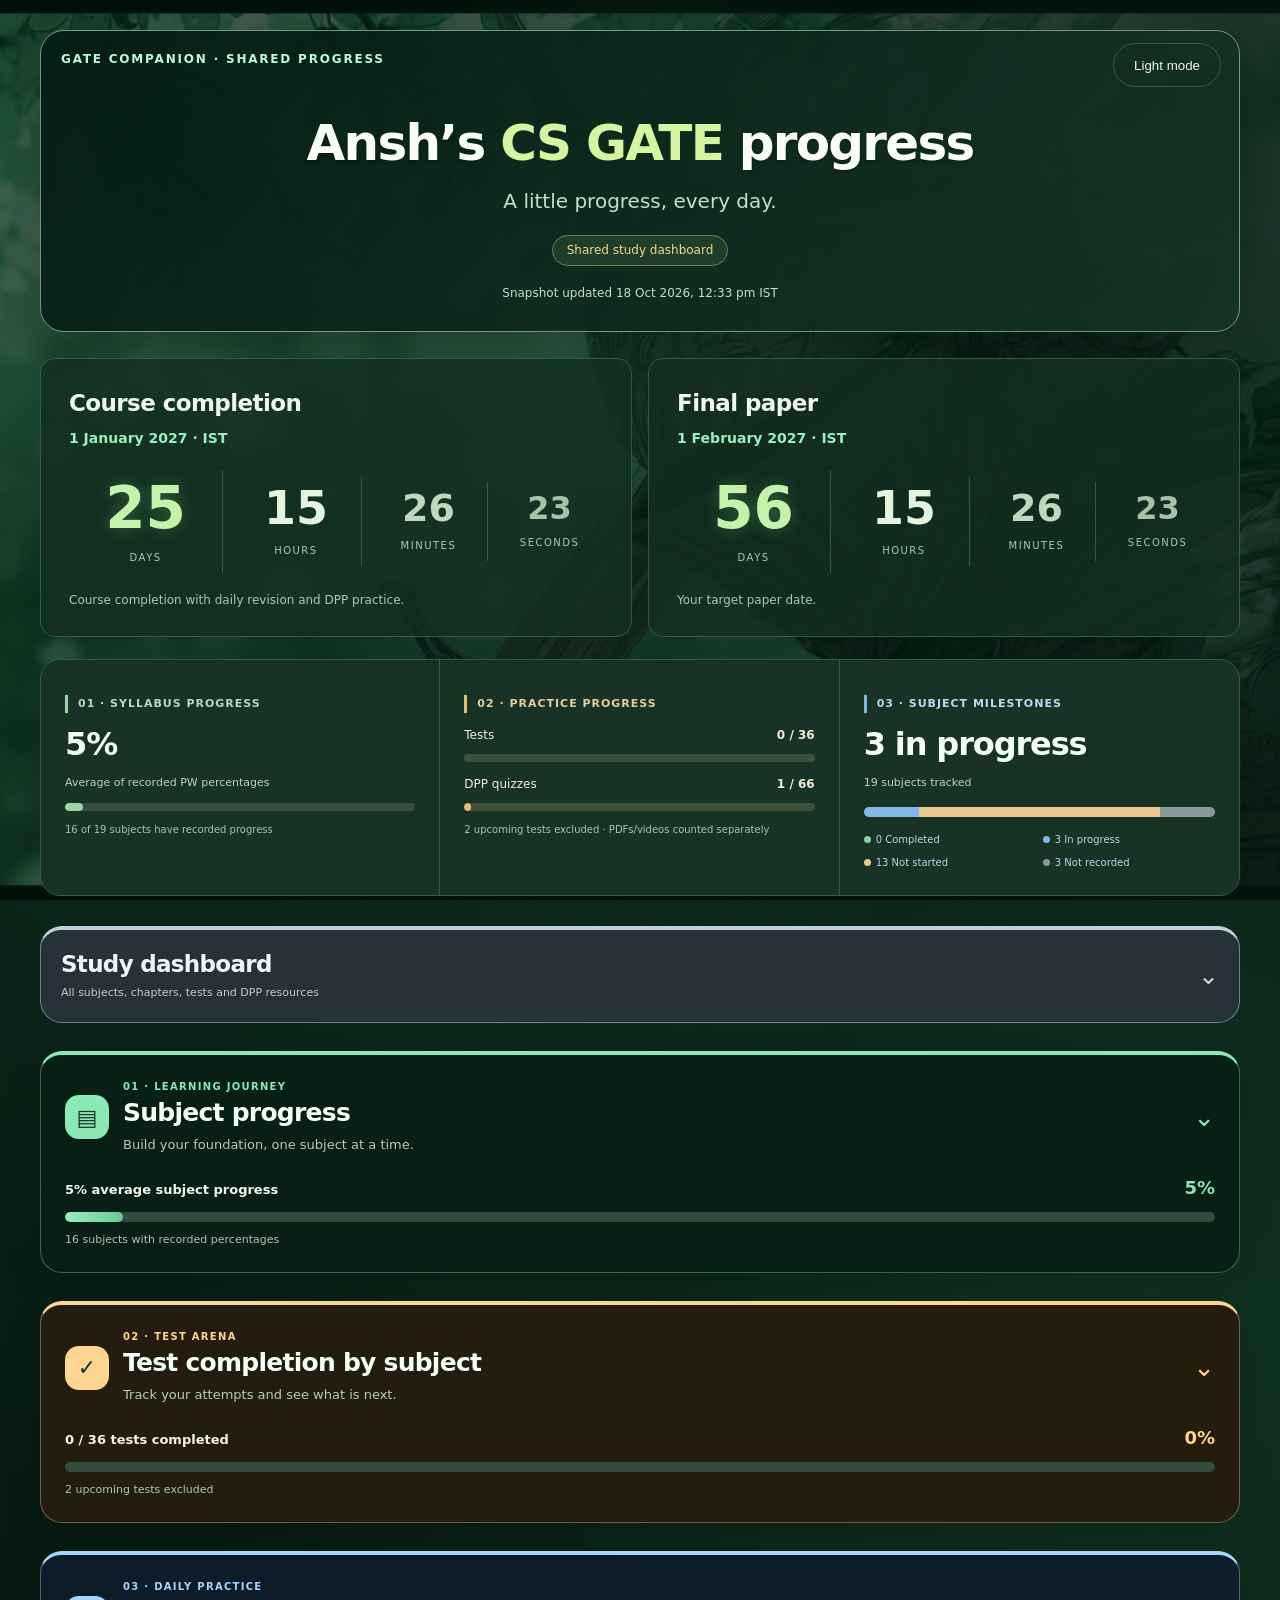
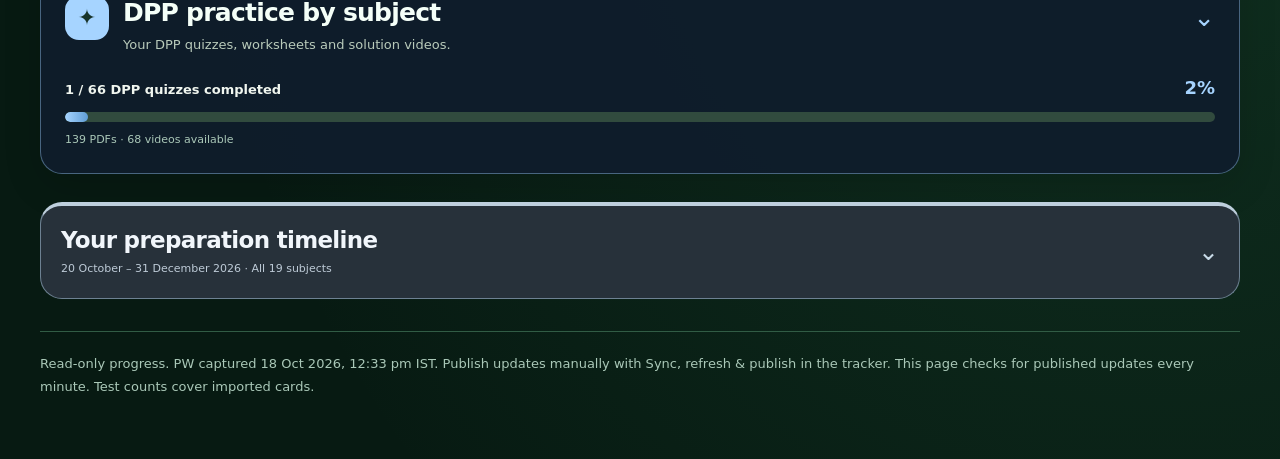
==== docs/index.html @ 3c4c17da "Add preparation timeline at bottom of public tracker" ====
<!doctype html>
<html lang="en"><head><meta charset="utf-8"><meta name="viewport" content="width=device-width,initial-scale=1"><title>Ansh’s CS GATE progress</title><meta name="description" content="Ansh’s shared CS GATE subject progress and test completion snapshot."><style>
:root{color-scheme:dark;--bg:#101916;--surface:#1b2923;--ink:#e5efe9;--muted:#a9bdb1;--line:#344b3e;--accent:#75d3ac;--track:#34483c}html[data-theme=light]{color-scheme:light;--bg:#f1f6f2;--surface:#fff;--ink:#183c2c;--muted:#577565;--line:#d5e4d9;--accent:#247957;--track:#deebe2}*{box-sizing:border-box}body{margin:0;background:var(--bg);color:var(--ink);font:16px/1.6 system-ui,sans-serif}main{max-width:1080px;margin:auto;padding:36px 20px 60px}header{display:flex;justify-content:space-between;align-items:start;gap:20px}h1{font-size:clamp(26px,5vw,40px);line-height:1.2;margin:8px 0}h2{margin-top:32px}h3{margin:0;font-size:16px}.eyebrow{color:var(--accent);font-size:12px;font-weight:800;letter-spacing:.12em}.muted{color:var(--muted)}button{border:1px solid var(--line);border-radius:10px;background:var(--surface);color:var(--ink);padding:10px 14px;cursor:pointer;white-space:nowrap}.grid{display:grid;grid-template-columns:repeat(auto-fit,minmax(230px,1fr));gap:14px}.card{background:var(--surface);border:1px solid var(--line);padding:20px;border-radius:16px}.stat{font-size:32px;font-weight:800}.row{display:flex;justify-content:space-between;gap:14px;align-items:start}.percent{color:var(--accent);font-weight:750;white-space:nowrap}.track{height:10px;background:var(--track);border-radius:10px;overflow:hidden;margin:14px 0 6px}.fill{height:100%;background:var(--accent);border-radius:10px}small{color:var(--muted)}footer{margin-top:32px;color:var(--muted);font-size:13px}
</style></head><body><main><header><div><div class="eyebrow">GATE COMPANION · SHARED PROGRESS</div><h1>Ansh’s CS GATE progress</h1><p class="muted" id="updated">Loading shared snapshot…</p></div><button id="theme" type="button">Light mode</button></header><div class="grid" id="summary"></div><h2>Subject progress</h2><div class="grid" id="subjects"></div><h2>Test completion by subject</h2><div class="grid" id="tests"></div><section aria-labelledby="dpp-heading"><h2 id="dpp-heading">DPP practice by subject</h2><p class="muted dpp-note" id="dpp-captured"></p><div class="grid" id="dpp-summary"></div><div class="grid" id="dpp-subjects"></div></section><footer id="note">Read-only snapshot. Changes in the private tracker appear here after a new snapshot is published.</footer></main><script>
const designStyle=document.createElement('style');
designStyle.textContent=`
:root{--bg:#071a12;--surface:rgba(20,47,34,.82);--ink:#f0f6ef;--muted:#aac8b8;--line:#315c45;--accent:#98f0bd;--track:#314b3e;--glow:rgba(67,175,111,.16);--gold:#ecd087}
html[data-theme=light]{--bg:#559775;--surface:rgba(220,242,218,.91);--ink:#143c29;--muted:#5c7766;--line:#c4dcca;--accent:#268551;--track:#e1eadf;--glow:rgba(97,185,126,.19);--gold:#8b651b}
html[data-theme=light] header h1,html[data-theme=light] h2{color:#f2fff0;text-shadow:0 2px 10px rgba(4,35,17,.6)}html[data-theme=light] header .muted,html[data-theme=light] header .eyebrow,html[data-theme=light] footer{color:#e2f9e0;text-shadow:0 1px 6px rgba(4,35,17,.7)}body{transition:background-color .4s,color .4s;background-image:radial-gradient(ellipse at 15% 0%,var(--glow),transparent 55%),radial-gradient(ellipse at 90% 65%,var(--glow),transparent 60%)}
.ambient{position:fixed;inset:0;pointer-events:none;z-index:0;overflow:hidden;background:linear-gradient(rgba(4,22,14,.65),rgba(4,22,14,.86)),url('./assets/green-knight.jpg') center 62%/cover no-repeat}main{position:relative;z-index:1}.ambient:before{content:"";position:absolute;inset:0;background-image:radial-gradient(var(--line) .7px,transparent .7px);background-size:28px 28px;opacity:.15}.ambient:after{content:"";position:absolute;inset:0;background:radial-gradient(450px circle at var(--pointer-x,50%) var(--pointer-y,30%),var(--glow),transparent 75%);transition:opacity .4s}html[data-theme=light] .ambient{background-image:linear-gradient(rgba(103,182,132,.22),rgba(35,92,58,.38)),url('./assets/green-knight.jpg')}@media(max-width:520px){.ambient{background-position:center center}}
main{max-width:1240px;padding-top:30px}header{position:relative;display:block;text-align:center;padding:56px 0 30px}header .eyebrow{position:absolute;top:0;left:0;letter-spacing:.15em}#theme{position:absolute;top:-5px;right:0;border-radius:999px;padding:10px 20px}
h1{font-size:clamp(30px,4.5vw,50px);letter-spacing:-.035em;margin:12px 0}h1 span{color:var(--accent)}html[data-theme=light] h1 span{color:#e6ffb8;text-shadow:0 2px 10px rgba(4,35,17,.85)}.tagline{font-size:20px;margin:8px 0 18px}.shared-badge{display:inline-block;border:1px solid var(--line);border-radius:999px;color:var(--gold);background:var(--surface);padding:5px 14px;font-size:12px}#updated{font-size:12px;margin:18px 0 0}
.grid{gap:16px}.card{position:relative;backdrop-filter:none;-webkit-backdrop-filter:none;border-radius:15px;box-shadow:0 8px 30px rgba(0,0,0,.06);transition:transform .2s,border-color .2s,box-shadow .2s}@media(hover:hover) and (pointer:fine){.card:hover{transform:translateY(-3px);border-color:var(--accent);box-shadow:0 12px 34px var(--glow)}}
.countdown-grid{grid-template-columns:repeat(2,minmax(0,1fr))}.countdown-card{padding:26px 28px}.countdown-card h3{font-size:23px;letter-spacing:-.025em}.countdown-card .percent{margin:5px 0 20px;font-size:14px}.countdown-units{display:grid;grid-template-columns:repeat(4,1fr);margin:18px 0}.countdown-unit{text-align:center;border-right:1px solid var(--line)}.countdown-unit:last-child{border:0}.countdown-unit strong{display:block;font-size:38px;line-height:1.2;font-variant-numeric:tabular-nums}.countdown-unit span{font-size:10px;letter-spacing:.15em;text-transform:uppercase;color:var(--muted)}.countdown-card .muted{font-size:12px;margin-bottom:0}
#summary{border:1px solid var(--line);border-radius:15px;background:var(--surface);gap:0;margin-bottom:34px}#summary .card{border:0;border-right:1px solid var(--line);border-radius:0;background:transparent;box-shadow:none;margin:18px 0;padding:0 26px}#summary .card:last-child{border:0}.stat{letter-spacing:-.035em}h2{font-size:23px;letter-spacing:-.03em;margin:30px 0 15px}#subjects,#tests{grid-template-columns:repeat(3,minmax(0,1fr))}.row h3{font-size:14px;line-height:1.45}.track{height:9px;margin-top:18px}.fill{background:linear-gradient(90deg,var(--accent),#69ca90)}.status-pill{display:inline-block;font-size:11px;border-radius:999px;padding:2px 9px;border:1px solid var(--line);margin-top:5px}.status-pill.active{color:var(--accent)}.status-pill.pending{color:var(--gold)}footer{border-top:1px solid var(--line);padding-top:20px;line-height:1.8}
button:focus-visible{outline:3px solid var(--accent);outline-offset:3px}@media(max-width:760px){#subjects,#tests{grid-template-columns:repeat(2,minmax(0,1fr))}.countdown-card{padding:20px}.countdown-unit strong{font-size:26px}#summary .card{padding:0 15px}header .eyebrow{font-size:10px}}
@media(max-width:520px){.countdown-grid,#subjects,#tests{grid-template-columns:1fr}#summary{grid-template-columns:1fr}#summary .card{border:0;margin:12px 0}header{padding-top:70px}.tagline{font-size:16px}.countdown-unit strong{font-size:32px}}
.dpp-note{color:var(--ink);background:var(--surface);border:1px solid var(--line);padding:12px 16px;border-radius:12px;font-size:13px}#dpp-summary{margin-bottom:16px}#dpp-subjects{grid-template-columns:repeat(3,minmax(0,1fr))}.dpp-assets{display:flex;flex-wrap:wrap;gap:8px;margin-top:14px}.dpp-assets span{padding:4px 10px;border-radius:8px;background:var(--track);font-size:12px}#dpp-subjects h3{overflow-wrap:anywhere}.grid>*{min-width:0}.row{flex-wrap:wrap}button{min-height:44px}header .eyebrow{max-width:calc(100% - 145px);overflow-wrap:anywhere}@media(max-width:760px){#dpp-subjects{grid-template-columns:repeat(2,minmax(0,1fr))}}@media(max-width:520px){main{padding:24px 14px 40px}#dpp-subjects,#dpp-summary{grid-template-columns:1fr}.card{padding:17px}#theme{padding:9px 14px}header .eyebrow{line-height:1.5;max-width:calc(100% - 130px)}.countdown-units{grid-template-columns:repeat(4,minmax(0,1fr))}.countdown-unit strong{font-size:clamp(24px,7vw,32px)}h2{font-size:21px}}
@media(prefers-reduced-motion:reduce){*{transition:none!important}.card:hover{transform:none}.ambient:after{display:none}}
`;
document.head.append(designStyle);
const ambient=document.createElement('div');ambient.className='ambient';ambient.setAttribute('aria-hidden','true');document.body.prepend(ambient);
const knightArt=document.createElement('div');knightArt.className='knight-art';ambient.prepend(knightArt);
const rotationStyle=document.createElement('style');rotationStyle.textContent='.ambient,html[data-theme=light] .ambient{background-image:none}.knight-art{position:absolute;left:50%;top:50%;width:100vh;height:100vw;background:linear-gradient(rgba(4,22,14,.65),rgba(4,22,14,.86)),url("./assets/green-knight.jpg") center/cover no-repeat;transform:translate(-50%,-50%) rotate(-90deg)}html[data-theme=light] .knight-art{background-image:linear-gradient(rgba(103,182,132,.22),rgba(35,92,58,.38)),url("./assets/green-knight.jpg")}';document.head.append(rotationStyle);
document.querySelector('h1').innerHTML='Ansh’s <span>CS GATE</span> progress';
const tagline=el('p','A little progress, every day.','muted tagline');document.querySelector('h1').after(tagline);
const badge=el('span','Shared study dashboard','shared-badge');tagline.after(badge);
let pointerFrame;
if(matchMedia('(pointer:fine)').matches&&!matchMedia('(prefers-reduced-motion:reduce)').matches){window.addEventListener('pointermove',e=>{cancelAnimationFrame(pointerFrame);pointerFrame=requestAnimationFrame(()=>{ambient.style.setProperty('--pointer-x',e.clientX+'px');ambient.style.setProperty('--pointer-y',e.clientY+'px')})},{passive:true});}
const themeButton=document.getElementById('theme');
function theme(value){document.documentElement.dataset.theme=value;themeButton.textContent=value==='dark'?'Light mode':'Dark mode';themeButton.setAttribute('aria-label','Switch to '+(value==='dark'?'light':'dark')+' mode');}
try{theme(localStorage.getItem('shared-progress-theme')||'dark')}catch{theme('dark')}
themeButton.onclick=()=>{const value=document.documentElement.dataset.theme==='dark'?'light':'dark';theme(value);try{localStorage.setItem('shared-progress-theme',value)}catch{}};
function el(tag,text,className){const e=document.createElement(tag);if(text!==undefined)e.textContent=text;if(className)e.className=className;return e}
function renderPreparationSummary(data){
 const area=document.getElementById('summary');area.replaceChildren();const tracked=data.subjects.filter(s=>s.progress!==null);const average=tracked.length?Math.round(tracked.reduce((n,s)=>n+s.progress,0)/tracked.length):0;
 const create=(label,cls)=>{const c=el('section',undefined,'prep-card '+cls);c.append(el('p',label,'prep-label'));return c};
 const bar=(parent,value,label)=>{const track=el('div',undefined,'prep-track');track.setAttribute('role','progressbar');track.setAttribute('aria-label',label);track.setAttribute('aria-valuemin','0');track.setAttribute('aria-valuemax','100');track.setAttribute('aria-valuenow',String(value));const fill=el('div',undefined,'prep-fill');fill.style.width=value+'%';track.append(fill);parent.append(track)};
 const syllabus=create('01 · Syllabus progress','');syllabus.append(el('div',average+'%','prep-value'),el('p','Average of recorded PW percentages','prep-detail'));bar(syllabus,average,'Average syllabus progress');syllabus.append(el('p',tracked.length+' of '+data.subjects.length+' subjects have recorded progress','prep-note'));
 const practice=create('02 · Practice progress','practice-card');const row=(name,done,total)=>{const r=el('div',undefined,'prep-line');r.append(el('span',name),el('strong',done+' / '+total));practice.append(r);bar(practice,total?Math.round(done/total*100):0,name+' completion')};row('Tests',data.tests.completed,data.tests.available);row('DPP quizzes',data.dpp?.completed||0,data.dpp?.available||0);practice.append(el('p',data.tests.upcoming+' upcoming tests excluded · PDFs/videos counted separately','prep-note'));
 const groups=[{label:'Completed',n:data.subjects.filter(s=>s.progress===100).length,color:'#8ad0a3'},{label:'In progress',n:data.subjects.filter(s=>s.progress!==null&&s.progress>0&&s.progress<100).length,color:'#80b7e7'},{label:'Not started',n:data.subjects.filter(s=>s.progress===0).length,color:'#e9c88d'},{label:'Not recorded',n:data.subjects.filter(s=>s.progress===null).length,color:'#88989b'}];
 const milestones=create('03 · Subject milestones','milestone-card');milestones.append(el('div',groups[1].n+' in progress','prep-value'),el('p',data.subjects.length+' subjects tracked','prep-detail'));const segmented=el('div',undefined,'milestone-bar');segmented.setAttribute('aria-label',groups.map(g=>g.n+' '+g.label.toLowerCase()).join(', '));for(const g of groups){const part=el('span');part.style.width=g.n/data.subjects.length*100+'%';part.style.background=g.color;segmented.append(part)}milestones.append(segmented);const legend=el('div',undefined,'legend');for(const g of groups){const entry=el('span');const dot=el('i');dot.style.background=g.color;entry.append(dot,document.createTextNode(g.n+' '+g.label));legend.append(entry)}milestones.append(legend);area.append(syllabus,practice,milestones);
}

function stat(label,value,detail){const c=el('section',undefined,'card');c.append(el('div',label,'muted'),el('div',value,'stat'),el('small',detail));return c}
function card(name,percent,label,detail){const c=el('section',undefined,'card');const row=el('div',undefined,'row');row.append(el('h3',name),el('span',label,'percent'));c.append(row);const bar=el('div',undefined,'track');bar.setAttribute('role','progressbar');bar.setAttribute('aria-label',name+' progress');bar.setAttribute('aria-valuemin','0');bar.setAttribute('aria-valuemax','100');if(percent!==null)bar.setAttribute('aria-valuenow',String(percent));else bar.setAttribute('aria-valuetext','Not recorded');const fill=el('div',undefined,'fill');fill.style.width=(percent||0)+'%';bar.append(fill);c.append(bar,el('small',detail,'status-pill '+(detail==='In progress'||detail==='Completed'?'active':'pending')));return c}
const countdownGrid=el('div',undefined,'grid countdown-grid');countdownGrid.style.marginBottom='18px';document.getElementById('summary').before(countdownGrid);
const deadlines=[{title:'Course completion',date:'1 January 2027',target:'2027-01-01T00:00:00+05:30',detail:'Course completion with daily revision and DPP practice.'},{title:'Final paper',date:'1 February 2027',target:'2027-02-01T00:00:00+05:30',detail:'Your target paper date.'}];
const countdownViews=deadlines.map(d=>{const c=el('section',undefined,'card countdown-card');const timer=el('div',undefined,'countdown-units');timer.setAttribute('role','timer');timer.setAttribute('aria-label',d.title+' countdown');const values=['Days','Hours','Minutes','Seconds'].map(unit=>{const cell=el('div',undefined,'countdown-unit');const number=el('strong','—');cell.append(number,el('span',unit));timer.append(cell);return number});c.append(el('h3',d.title),el('p',d.date+' · IST','percent'),timer,el('p',d.detail,'muted'));countdownGrid.append(c);return {d,timer,values}});
function updateCountdowns(){countdownViews.forEach(({d,timer,values})=>{const t=Math.max(0,Math.ceil((Date.parse(d.target)-Date.now())/1000));const parts=[Math.floor(t/86400),Math.floor(t%86400/3600),Math.floor(t%3600/60),t%60];values.forEach((v,i)=>v.textContent=String(parts[i]).padStart(2,'0'));if(!t)timer.setAttribute('aria-label',d.title+' target date reached')})}
updateCountdowns();setInterval(updateCountdowns,1000);
let lastSnapshot='';
function refreshSnapshot(){return fetch('./progress.json',{cache:'no-store'}).then(r=>{if(!r.ok)throw Error();return r.json()}).then(data=>{
const signature=JSON.stringify(data);if(signature===lastSnapshot)return;lastSnapshot=signature;
['summary','subjects','tests','dpp-summary','dpp-subjects'].forEach(id=>document.getElementById(id).replaceChildren());
const recorded=data.subjects.filter(s=>s.progress!==null);const avg=recorded.length?Math.round(recorded.reduce((a,s)=>a+s.progress,0)/recorded.length):0;
const format=v=>new Date(v).toLocaleString('en-IN',{dateStyle:'medium',timeStyle:'short',timeZone:'Asia/Kolkata'})+' IST';
document.getElementById('updated').textContent='Snapshot updated '+format(data.updatedAt);
renderPreparationSummary(data);
data.subjects.forEach(s=>document.getElementById('subjects').append(card(s.name,s.progress,s.progress===null?'—':s.progress+'%',s.progress===null?'Not recorded':s.progress===100?'Completed':s.progress===0?'Not started':'In progress')));
data.tests.groups.forEach(g=>document.getElementById('tests').append(card(g.subject,g.available?Math.round(g.completed/g.available*100):0,g.completed+' / '+g.available,'Tests completed'+(g.upcoming?' · '+g.upcoming+' upcoming':''))));
if(data.dpp){
 const d=data.dpp;
 document.getElementById('dpp-captured').textContent='DPP capture: '+format(d.capturedAt)+'. New DPPs are added as units finish. PDF/video counts are available resources; completion is not supplied by PW.';
 document.getElementById('dpp-summary').append(stat('DPP quizzes completed',d.completed+' / '+d.available,d.percent+'% of released quizzes'),stat('DPP PDFs',String(d.pdfs),'Worksheets and discussion notes'),stat('Solution videos',String(d.videos),'Available DPP discussions'));
 d.groups.forEach(g=>{const c=card(g.subject,g.available?Math.round(g.completed/g.available*100):0,g.completed+' / '+g.available,'DPP quizzes completed');const assets=el('div',undefined,'dpp-assets');assets.append(el('span',g.pdfs+' PDFs'),el('span',g.videos+' videos'));c.append(assets);document.getElementById('dpp-subjects').append(c)});
}else{document.getElementById('dpp-captured').textContent='No DPP snapshot published yet.';}
updateSectionTotals(data);
document.getElementById('note').textContent='Read-only progress. PW captured '+(data.pwCapturedAt?format(data.pwCapturedAt):'not yet')+'. Publish updates manually with Sync, refresh & publish in the tracker. This page checks for published updates every minute. Test counts cover imported cards.';
}).catch(()=>{if(!lastSnapshot)document.getElementById('updated').textContent='The snapshot could not be loaded. Please refresh this page.'});}
refreshSnapshot();setInterval(refreshSnapshot,60000);window.addEventListener('focus',refreshSnapshot);
</script>
<style id="section-identities">
.dashboard-section{padding:0!important;overflow:hidden}.section-toggle{list-style:none;cursor:pointer;padding:24px;touch-action:manipulation}.section-toggle::-webkit-details-marker{display:none}.section-toggle-top{display:flex;align-items:center;justify-content:space-between;gap:14px}.section-toggle .section-heading{margin-bottom:0}.section-chevron{flex-shrink:0;color:var(--section-color);font-size:26px;transition:transform .2s}.dashboard-section[open] .section-chevron{transform:rotate(180deg)}.section-total{margin-top:18px}.section-total-row{display:flex;justify-content:space-between;align-items:baseline;gap:12px}.section-total-label{font-size:13px;font-weight:650;color:var(--ink)}.section-total-percent{color:var(--section-color);font-size:18px}.section-total .track{margin:9px 0;height:10px}.section-total-detail{margin:0;color:var(--muted);font-size:11px}.section-contents{padding:0 24px 24px}.section-toggle:focus-visible{outline:3px solid var(--section-color);outline-offset:-6px}@media(max-width:520px){.section-toggle{padding:18px 14px}.section-contents{padding:0 12px 16px}.section-total-label{font-size:12px}.section-toggle-top{gap:8px}}
header{margin-bottom:26px;padding:70px 24px 28px;border:1px solid #719782;border-radius:24px;background:linear-gradient(130deg,rgba(5,28,20,.95),rgba(21,52,37,.92));box-shadow:0 18px 48px rgba(0,0,0,.22)}header .eyebrow{left:20px;top:19px;color:#bcf9d9!important;text-shadow:none!important}#theme{right:18px;top:12px}header h1,html[data-theme=light] header h1{color:#fafff6;text-shadow:0 2px 3px rgba(0,0,0,.25);font-weight:850}header h1 span,html[data-theme=light] header h1 span{color:#d6f5a2;text-shadow:none}header .muted,html[data-theme=light] header .muted{color:#c4dfcf;text-shadow:none}.shared-badge{background:#203c2b;color:#f3d78d;border-color:#7c7951}
.dashboard-section{--section-color:#8de8b8;margin:28px 0;padding:24px;border:1px solid #3d6551;border-top:4px solid var(--section-color);border-radius:22px;background:rgba(9,31,22,.94);box-shadow:0 12px 38px rgba(0,0,0,.14)}.dashboard-section.tests-section{--section-color:#ffd593;background:rgba(38,29,14,.95);border-color:#71603e;border-top-color:var(--section-color)}.dashboard-section.dpp-section{--section-color:#a6d4ff;background:rgba(15,29,44,.95);border-color:#486580;border-top-color:var(--section-color)}.section-heading{display:flex;align-items:center;gap:14px;margin-bottom:20px}.section-mark{width:44px;height:44px;flex-shrink:0;border-radius:14px;display:grid;place-items:center;background:var(--section-color);color:#173329;font-size:22px;font-weight:800}.section-copy{min-width:0}.section-kicker{margin:0;color:var(--section-color);font-size:10px;font-weight:800;letter-spacing:.13em;text-transform:uppercase}.dashboard-section h2,html[data-theme=light] .dashboard-section h2{color:#f4fff8;text-shadow:none;margin:3px 0 0;font-size:25px;line-height:1.2}.section-description{margin:7px 0 0;color:#b9cbbb;font-size:13px}.dashboard-section .card{background:rgba(26,52,37,.98)}.tests-section .card{background:rgba(57,45,25,.97);border-color:#71603e;border-radius:10px;border-left:3px solid #dfb773}.tests-section .fill{background:linear-gradient(90deg,#f8c67b,#b98236)}.tests-section .percent{color:#ffd593}.dpp-section .card{background:rgba(25,44,64,.98);border-color:#486580}.dpp-section .fill{background:linear-gradient(90deg,#a6d4ff,#5f9cd4)}.dpp-section .percent{color:#a6d4ff}.dpp-section .dpp-assets span{background:#294a64;color:#d5edff}.dpp-section .dpp-note{background:rgba(25,44,64,.98);color:#c6dcef;border-color:#486580}.dpp-section #dpp-summary .card{border-bottom:3px solid #80baf0}
html[data-theme=light] .dashboard-section{--section-color:#246e4b;background:rgba(222,242,226,.96);border-color:#8cb698;border-top-color:var(--section-color)}html[data-theme=light] .tests-section{--section-color:#976326;background:rgba(250,237,211,.97);border-color:#ceb88d;border-top-color:var(--section-color)}html[data-theme=light] .dpp-section{--section-color:#346998;background:rgba(224,237,249,.97);border-color:#a2bdd5;border-top-color:var(--section-color)}html[data-theme=light] .dashboard-section h2{color:#18382a}html[data-theme=light] .section-description{color:#4b6657}html[data-theme=light] .section-mark{color:#fff}html[data-theme=light] .dashboard-section .card{background:#f0faf0;border-color:#b5d4bb}html[data-theme=light] .tests-section .card{background:#fff8e9;border-color:#decba6}html[data-theme=light] .tests-section .percent{color:#835519}html[data-theme=light] .dpp-section .card{background:#f1f7ff;border-color:#bfd3e5}html[data-theme=light] .dpp-section .percent{color:#285c8e}html[data-theme=light] .dpp-section .dpp-note{background:#f1f7ff;color:#3e607b;border-color:#bfd3e5}html[data-theme=light] .dpp-section .dpp-assets span{background:#dbeafa;color:#2b5577}
@media(max-width:520px){header{padding:86px 14px 24px;border-radius:18px}header .eyebrow{left:14px;top:16px}#theme{right:12px;top:12px}.dashboard-section{padding:16px 12px;border-radius:18px;margin:22px 0}.section-heading{gap:10px}.section-mark{width:37px;height:37px;font-size:19px;border-radius:11px}.dashboard-section h2{font-size:21px}.section-description{font-size:12px}.section-kicker{font-size:9px}.dashboard-section .card{padding:16px}.row{gap:8px}}
</style>
<script>
function distinguishSection(gridId,className,mark,kicker,description){
 const grid=document.getElementById(gridId),heading=gridId==='dpp-subjects'?document.getElementById('dpp-heading'):grid.previousElementSibling;
 let section;
 if(gridId==='dpp-subjects')section=heading.parentElement;
 else{section=document.createElement('section');heading.before(section);section.append(heading,grid);heading.id=gridId+'-heading';section.setAttribute('aria-labelledby',heading.id)}
 section.className='dashboard-section '+className;
 const block=document.createElement('div');block.className='section-heading';
 const icon=document.createElement('span');icon.className='section-mark';icon.setAttribute('aria-hidden','true');icon.textContent=mark;
 const copy=document.createElement('div');copy.className='section-copy';const label=document.createElement('p');label.className='section-kicker';label.textContent=kicker;
 const detail=document.createElement('p');detail.className='section-description';detail.textContent=description;
 heading.before(block);copy.append(label,heading,detail);block.append(icon,copy);
 const collapse=document.createElement('details');collapse.className=section.className;collapse.setAttribute('aria-labelledby',heading.id);
 const toggle=document.createElement('summary');toggle.className='section-toggle';
 const top=document.createElement('div');top.className='section-toggle-top';const chevron=document.createElement('span');chevron.className='section-chevron';chevron.setAttribute('aria-hidden','true');chevron.textContent='⌄';top.append(block,chevron);
 const progress=document.createElement('div');progress.className='section-total';progress.id=gridId+'-total';progress.append(el('p','Loading progress…','section-total-label'));
 toggle.append(top,progress);const contents=document.createElement('div');contents.className='section-contents';
 for(const child of [...section.children])contents.append(child);
 collapse.append(toggle,contents);section.replaceWith(collapse);
}
function updateSectionTotals(data){
 const recorded=data.subjects.filter(s=>s.progress!==null);
 const average=recorded.length?Math.round(recorded.reduce((sum,s)=>sum+s.progress,0)/recorded.length):null;
 const entries=[['subjects',average,average===null?'Subject progress not recorded':average+'% average subject progress',recorded.length+' subjects with recorded percentages'],['tests',data.tests.percent,data.tests.completed+' / '+data.tests.available+' tests completed',data.tests.upcoming+' upcoming tests excluded'],['dpp-subjects',data.dpp?.percent??null,data.dpp?data.dpp.completed+' / '+data.dpp.available+' DPP quizzes completed':'DPP progress not published',data.dpp?data.dpp.pdfs+' PDFs · '+data.dpp.videos+' videos available':'Publish a DPP snapshot to see progress']];
 for(const [id,value,label,detail] of entries){
  const target=document.getElementById(id+'-total');if(!target)continue;target.replaceChildren();
  const row=el('div',undefined,'section-total-row');row.append(el('span',label,'section-total-label'),el('strong',value===null?'—':value+'%','section-total-percent'));
  const bar=el('div',undefined,'track');bar.setAttribute('role','progressbar');bar.setAttribute('aria-label',id==='subjects'?'Overall subject progress':id==='tests'?'Overall test completion':'Overall DPP quiz completion');bar.setAttribute('aria-valuemin','0');bar.setAttribute('aria-valuemax','100');if(value!==null)bar.setAttribute('aria-valuenow',String(value));else bar.setAttribute('aria-valuetext','Not recorded');const fill=el('div',undefined,'fill');fill.style.width=(value??0)+'%';bar.append(fill);
  target.append(row,bar,el('p',detail,'section-total-detail'));
 }
}
distinguishSection('subjects','subjects-section','▤','01 · Learning journey','Build your foundation, one subject at a time.');
const dashboardSection=document.createElement('details');dashboardSection.className='added-dashboard';dashboardSection.setAttribute('aria-labelledby','added-dashboard-title');
const dashboardHeading=el('h2','Study dashboard');dashboardHeading.id='added-dashboard-title';
const dashboardNote=el('p','Explore subjects, chapters, tests and every DPP resource in one place.','added-dashboard-note');
const dashboardFrame=document.createElement('iframe');dashboardFrame.id='study-dashboard-frame';dashboardFrame.title='Complete study progress dashboard';dashboardFrame.src='./dashboard.html';dashboardFrame.style.height='760px';dashboardFrame.setAttribute('scrolling','no');
const dashboardToggle=document.createElement('summary');dashboardToggle.className='added-dashboard-toggle';
const dashboardLabel=document.createElement('div');dashboardLabel.append(dashboardHeading,el('p','All subjects, chapters, tests and DPP resources','added-dashboard-toggle-note'));
dashboardToggle.append(dashboardLabel,el('span','⌄','added-dashboard-chevron'));
const dashboardContents=document.createElement('div');dashboardContents.className='added-dashboard-content';dashboardContents.append(dashboardNote,dashboardFrame);dashboardSection.append(dashboardToggle,dashboardContents);document.querySelector('details.subjects-section').before(dashboardSection);
function sendDashboardTheme(){dashboardFrame.contentWindow?.postMessage({source:'study-dashboard-theme',theme:document.documentElement.dataset.theme||'dark'},location.origin)}
dashboardFrame.addEventListener('load',sendDashboardTheme);dashboardSection.addEventListener('toggle',()=>{if(dashboardSection.open){sendDashboardTheme();dashboardFrame.contentWindow?.postMessage({source:'study-dashboard-resize'},location.origin)}});new MutationObserver(sendDashboardTheme).observe(document.documentElement,{attributes:true,attributeFilter:['data-theme']});
window.addEventListener('message',event=>{if(event.origin!==location.origin||event.source!==dashboardFrame.contentWindow||event.data?.source!=='study-dashboard-height')return;const height=Number(event.data.height);if(Number.isFinite(height)&&height>0)dashboardFrame.style.height=Math.min(3000,Math.max(450,height+4))+'px'});
distinguishSection('tests','tests-section','✓','02 · Test arena','Track your attempts and see what is next.');
distinguishSection('dpp-subjects','dpp-section','✦','03 · Daily practice','Your DPP quizzes, worksheets and solution videos.');
</script>
<style id="mobile-rendering-fix">
html{-webkit-text-size-adjust:100%;text-size-adjust:100%}body{min-width:0}main{width:100%;min-width:0}.dashboard-section{overflow:visible}.section-contents,.section-toggle,.grid,.card{min-width:0}.section-toggle{border-radius:18px}.row h3,.section-copy h2{overflow-wrap:anywhere}
@media(hover:none),(pointer:coarse){.card,.card:hover{transform:none;transition:none;backdrop-filter:none;-webkit-backdrop-filter:none}.ambient:before,.ambient:after{display:none}.dashboard-section{box-shadow:none}.knight-art{width:100svh;height:100vw}.section-contents{height:auto;max-height:none;overflow:visible}}
@media(max-width:520px){#subjects,#tests,#dpp-subjects,#dpp-summary{grid-template-columns:minmax(0,1fr)}.section-toggle{padding:18px 14px}.section-copy h2{font-size:21px;line-height:1.3}.card{height:auto;max-height:none}.section-total-row{flex-wrap:wrap}.section-total-percent{flex-shrink:0}}
</style>
<style id="added-dashboard-only">.added-dashboard{margin:28px 0;padding:0;border:1px solid var(--line);border-radius:22px;background:var(--surface)}.added-dashboard-toggle h2,html[data-theme=light] .added-dashboard-toggle h2{margin:0 0 6px;color:var(--ink);text-shadow:none;font-size:23px}.added-dashboard-note{margin:0 0 14px;font-size:12px;color:var(--muted)}#study-dashboard-frame{display:block;width:100%;border:0;border-radius:14px;background:#101d19;min-height:450px}@media(max-width:520px){.added-dashboard{padding:0;border-radius:18px}.added-dashboard-toggle h2{font-size:21px}}</style><style id="dashboard-dropdown-only">.added-dashboard-toggle{list-style:none;cursor:pointer;display:flex;align-items:center;justify-content:space-between;gap:16px;padding:20px}.added-dashboard-toggle::-webkit-details-marker{display:none}.added-dashboard-toggle h2{margin:0;font-size:23px;line-height:1.3}.added-dashboard-toggle-note{margin:5px 0 0;color:var(--muted);font-size:11px}.added-dashboard-chevron{color:var(--accent);font-size:25px}.added-dashboard[open] .added-dashboard-chevron{transform:rotate(180deg)}.added-dashboard-content{padding:0 20px 20px}.added-dashboard-toggle:focus-visible{outline:3px solid var(--accent);outline-offset:-5px}@media(max-width:520px){.added-dashboard-toggle{padding:18px 16px}.added-dashboard-content{padding:0 8px 12px}.added-dashboard-toggle h2{font-size:21px}}</style><style>
#summary{display:grid;grid-template-columns:repeat(3,minmax(0,1fr));gap:14px;border:0;background:none;margin:22px 0 30px}#summary .prep-card{margin:0;padding:20px;background:#183326;border:1px solid #456b50;border-radius:16px;min-width:0}#summary .practice-card{background:#352b19;border-color:#75613b}#summary .milestone-card{background:#1b3043;border-color:#4b6983}.prep-label{font-size:11px;letter-spacing:.09em;text-transform:uppercase;font-weight:750;color:#b5d9bf}.practice-card .prep-label{color:#e8cc98}.milestone-card .prep-label{color:#b8d9f7}.prep-value{font-size:36px;font-weight:800;line-height:1.2;margin:12px 0 10px;letter-spacing:-.035em;color:#f4fff2}.prep-detail{font-size:11px;color:#bdd0bf}.prep-line{display:flex;justify-content:space-between;gap:10px;font-size:12px;color:#f4ecd9;margin-top:13px}.prep-track{height:8px;border-radius:8px;background:#354d3c;overflow:hidden;margin:9px 0 10px}.prep-fill{height:100%;background:#99d7a8;border-radius:8px}.practice-card .prep-track{background:#54462e}.practice-card .prep-fill{background:#f2c476}.milestone-bar{display:flex;height:10px;overflow:hidden;border-radius:9px;margin:15px 0;background:#456176}.milestone-bar span{height:100%}.legend{display:grid;grid-template-columns:1fr 1fr;gap:7px;font-size:10px;color:#c0d3e4}.legend i{display:inline-block;width:7px;height:7px;border-radius:50%;margin-right:5px}.summary-preview-note{border:1px dashed var(--line);border-radius:10px;background:var(--surface);color:var(--ink);padding:10px 14px;font-size:12px;margin:12px 0}.prep-note{margin-top:11px;font-size:10px;color:#a9c2b0}.milestone-card .prep-note{color:#acc5da}
html[data-theme=light] #summary .prep-card{background:#e5f2df;border-color:#a8c4a3}html[data-theme=light] #summary .practice-card{background:#fff1d7;border-color:#d3b982}html[data-theme=light] #summary .milestone-card{background:#e1eefb;border-color:#a6c2da}html[data-theme=light] .prep-value{color:#213e2a}html[data-theme=light] .prep-label{color:#46704b}html[data-theme=light] .practice-card .prep-label{color:#916522}html[data-theme=light] .milestone-card .prep-label{color:#42688b}html[data-theme=light] .prep-detail,html[data-theme=light] .prep-note{color:#526e55}html[data-theme=light] .prep-line{color:#6f5125}html[data-theme=light] .legend,html[data-theme=light] .milestone-card .prep-note{color:#4a6986}html[data-theme=light] .prep-track{background:#c4d9bd}html[data-theme=light] .practice-card .prep-track{background:#e8d8b6}
@media(max-width:680px){#summary{grid-template-columns:1fr}#summary .prep-card{padding:17px}.prep-value{font-size:30px;margin:9px 0}.legend{grid-template-columns:repeat(2,1fr)}}
</style><style>#summary{gap:0;border:1px solid var(--line);border-radius:20px;overflow:hidden;background:#183326}#summary .prep-card,#summary .practice-card,#summary .milestone-card{border:0;border-radius:0;background:transparent;border-right:1px solid var(--line);padding:24px}#summary .prep-card:last-child{border-right:0}html[data-theme=light] #summary{background:#edf3e3}html[data-theme=light] #summary .prep-card,html[data-theme=light] #summary .practice-card,html[data-theme=light] #summary .milestone-card{background:transparent;border-color:#bacfb4}.practice-card .prep-track{background:#3e503c}.practice-card .prep-fill{background:#e6bd71}.milestone-bar{background:#405541}.prep-value{font-size:32px}.prep-label{padding-left:10px;border-left:3px solid #99d7a8}.practice-card .prep-label{border-color:#e6bd71}.milestone-card .prep-label{border-color:#80b7e7}@media(max-width:680px){#summary .prep-card{border-right:0;border-bottom:1px solid var(--line);padding:18px}#summary .prep-card:last-child{border-bottom:0}}</style><style>.added-dashboard{background:#27313a;border-color:#6d8192;border-top:4px solid #becfdd}.added-dashboard-toggle h2{color:#f1f6fb!important}.added-dashboard-toggle-note,.added-dashboard-note{color:#becbd7}.added-dashboard-chevron{color:#c8dae7}html[data-theme=light] .added-dashboard{background:#e1e8ee;border-color:#9bafbf}html[data-theme=light] .added-dashboard-toggle h2{color:#304857!important}html[data-theme=light] .added-dashboard-toggle-note,html[data-theme=light] .added-dashboard-note{color:#5a7384}</style><style id="countdown-number-hierarchy">.countdown-units{align-items:center;grid-template-columns:1.3fr 1.1fr 1fr .9fr;gap:8px}.countdown-unit{background:none!important;box-shadow:none!important;padding:4px 0}.countdown-unit:nth-child(1) strong{font-size:clamp(40px,5.2vw,58px);color:#c5f1aa;text-shadow:0 0 16px rgba(167,232,145,.25)}.countdown-unit:nth-child(2) strong{font-size:clamp(33px,4.2vw,46px);color:#e5f3df}.countdown-unit:nth-child(3) strong{font-size:clamp(28px,3.4vw,38px);color:#c0d6bd}.countdown-unit:nth-child(4) strong{font-size:clamp(24px,2.8vw,32px);color:#a7c1a6}html[data-theme=light] .countdown-unit:nth-child(1) strong{color:#245c31;text-shadow:0 1px 8px rgba(184,240,161,.5)}html[data-theme=light] .countdown-unit:nth-child(2) strong{color:#365c3d}html[data-theme=light] .countdown-unit:nth-child(3) strong{color:#527658}html[data-theme=light] .countdown-unit:nth-child(4) strong{color:#66846b}@media(max-width:520px){.countdown-units{gap:5px}.countdown-unit span{font-size:9px;letter-spacing:.06em}}</style><script src="./timeline-section.js"></script></body></html>
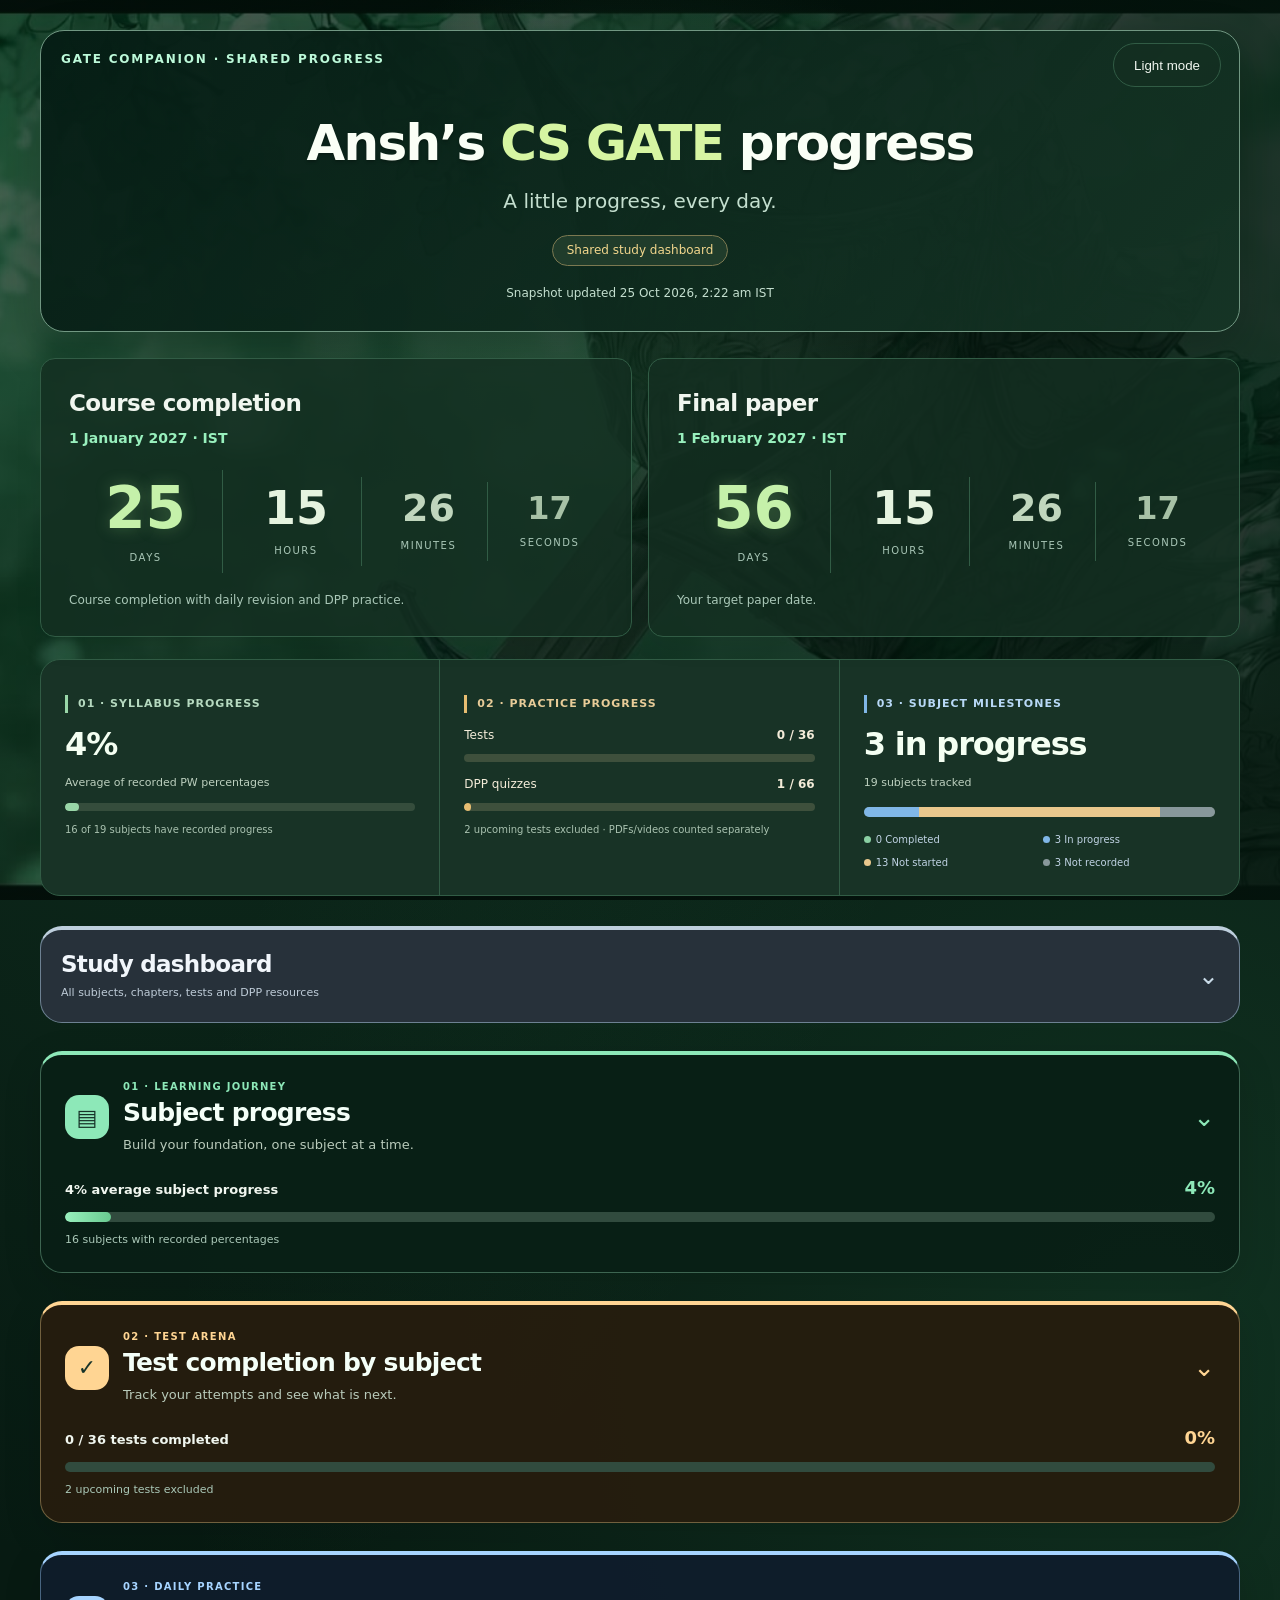
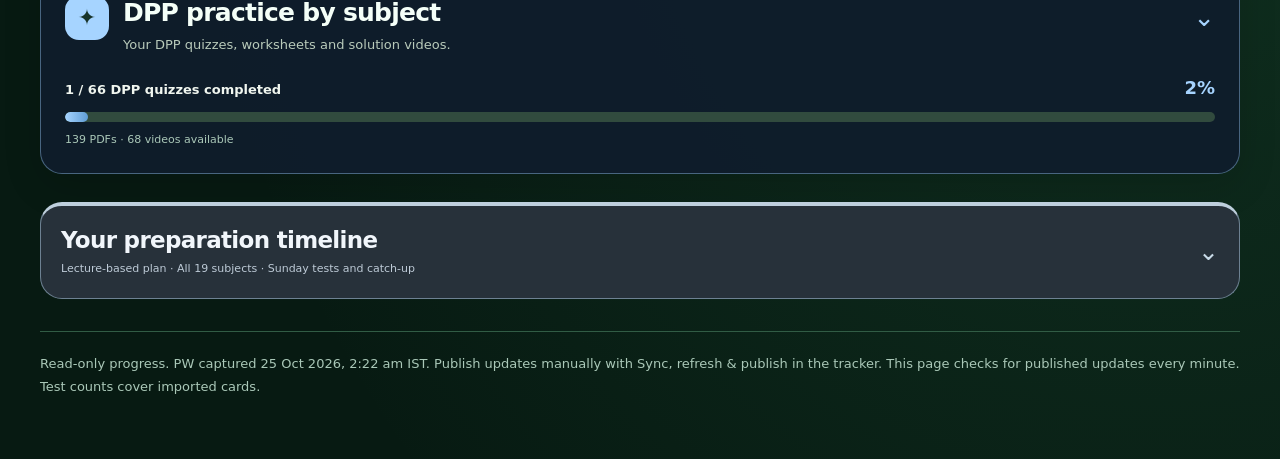
==== commit 9f930739: "Version timeline loader and embedded page to refresh stale browser copies" ====
--- a/docs/index.html
+++ b/docs/index.html
@@ -132,4 +132,4 @@
 #summary{display:grid;grid-template-columns:repeat(3,minmax(0,1fr));gap:14px;border:0;background:none;margin:22px 0 30px}#summary .prep-card{margin:0;padding:20px;background:#183326;border:1px solid #456b50;border-radius:16px;min-width:0}#summary .practice-card{background:#352b19;border-color:#75613b}#summary .milestone-card{background:#1b3043;border-color:#4b6983}.prep-label{font-size:11px;letter-spacing:.09em;text-transform:uppercase;font-weight:750;color:#b5d9bf}.practice-card .prep-label{color:#e8cc98}.milestone-card .prep-label{color:#b8d9f7}.prep-value{font-size:36px;font-weight:800;line-height:1.2;margin:12px 0 10px;letter-spacing:-.035em;color:#f4fff2}.prep-detail{font-size:11px;color:#bdd0bf}.prep-line{display:flex;justify-content:space-between;gap:10px;font-size:12px;color:#f4ecd9;margin-top:13px}.prep-track{height:8px;border-radius:8px;background:#354d3c;overflow:hidden;margin:9px 0 10px}.prep-fill{height:100%;background:#99d7a8;border-radius:8px}.practice-card .prep-track{background:#54462e}.practice-card .prep-fill{background:#f2c476}.milestone-bar{display:flex;height:10px;overflow:hidden;border-radius:9px;margin:15px 0;background:#456176}.milestone-bar span{height:100%}.legend{display:grid;grid-template-columns:1fr 1fr;gap:7px;font-size:10px;color:#c0d3e4}.legend i{display:inline-block;width:7px;height:7px;border-radius:50%;margin-right:5px}.summary-preview-note{border:1px dashed var(--line);border-radius:10px;background:var(--surface);color:var(--ink);padding:10px 14px;font-size:12px;margin:12px 0}.prep-note{margin-top:11px;font-size:10px;color:#a9c2b0}.milestone-card .prep-note{color:#acc5da}
 html[data-theme=light] #summary .prep-card{background:#e5f2df;border-color:#a8c4a3}html[data-theme=light] #summary .practice-card{background:#fff1d7;border-color:#d3b982}html[data-theme=light] #summary .milestone-card{background:#e1eefb;border-color:#a6c2da}html[data-theme=light] .prep-value{color:#213e2a}html[data-theme=light] .prep-label{color:#46704b}html[data-theme=light] .practice-card .prep-label{color:#916522}html[data-theme=light] .milestone-card .prep-label{color:#42688b}html[data-theme=light] .prep-detail,html[data-theme=light] .prep-note{color:#526e55}html[data-theme=light] .prep-line{color:#6f5125}html[data-theme=light] .legend,html[data-theme=light] .milestone-card .prep-note{color:#4a6986}html[data-theme=light] .prep-track{background:#c4d9bd}html[data-theme=light] .practice-card .prep-track{background:#e8d8b6}
 @media(max-width:680px){#summary{grid-template-columns:1fr}#summary .prep-card{padding:17px}.prep-value{font-size:30px;margin:9px 0}.legend{grid-template-columns:repeat(2,1fr)}}
-</style><style>#summary{gap:0;border:1px solid var(--line);border-radius:20px;overflow:hidden;background:#183326}#summary .prep-card,#summary .practice-card,#summary .milestone-card{border:0;border-radius:0;background:transparent;border-right:1px solid var(--line);padding:24px}#summary .prep-card:last-child{border-right:0}html[data-theme=light] #summary{background:#edf3e3}html[data-theme=light] #summary .prep-card,html[data-theme=light] #summary .practice-card,html[data-theme=light] #summary .milestone-card{background:transparent;border-color:#bacfb4}.practice-card .prep-track{background:#3e503c}.practice-card .prep-fill{background:#e6bd71}.milestone-bar{background:#405541}.prep-value{font-size:32px}.prep-label{padding-left:10px;border-left:3px solid #99d7a8}.practice-card .prep-label{border-color:#e6bd71}.milestone-card .prep-label{border-color:#80b7e7}@media(max-width:680px){#summary .prep-card{border-right:0;border-bottom:1px solid var(--line);padding:18px}#summary .prep-card:last-child{border-bottom:0}}</style><style>.added-dashboard{background:#27313a;border-color:#6d8192;border-top:4px solid #becfdd}.added-dashboard-toggle h2{color:#f1f6fb!important}.added-dashboard-toggle-note,.added-dashboard-note{color:#becbd7}.added-dashboard-chevron{color:#c8dae7}html[data-theme=light] .added-dashboard{background:#e1e8ee;border-color:#9bafbf}html[data-theme=light] .added-dashboard-toggle h2{color:#304857!important}html[data-theme=light] .added-dashboard-toggle-note,html[data-theme=light] .added-dashboard-note{color:#5a7384}</style><style id="countdown-number-hierarchy">.countdown-units{align-items:center;grid-template-columns:1.3fr 1.1fr 1fr .9fr;gap:8px}.countdown-unit{background:none!important;box-shadow:none!important;padding:4px 0}.countdown-unit:nth-child(1) strong{font-size:clamp(40px,5.2vw,58px);color:#c5f1aa;text-shadow:0 0 16px rgba(167,232,145,.25)}.countdown-unit:nth-child(2) strong{font-size:clamp(33px,4.2vw,46px);color:#e5f3df}.countdown-unit:nth-child(3) strong{font-size:clamp(28px,3.4vw,38px);color:#c0d6bd}.countdown-unit:nth-child(4) strong{font-size:clamp(24px,2.8vw,32px);color:#a7c1a6}html[data-theme=light] .countdown-unit:nth-child(1) strong{color:#245c31;text-shadow:0 1px 8px rgba(184,240,161,.5)}html[data-theme=light] .countdown-unit:nth-child(2) strong{color:#365c3d}html[data-theme=light] .countdown-unit:nth-child(3) strong{color:#527658}html[data-theme=light] .countdown-unit:nth-child(4) strong{color:#66846b}@media(max-width:520px){.countdown-units{gap:5px}.countdown-unit span{font-size:9px;letter-spacing:.06em}}</style><script src="./timeline-section.js"></script></body></html>
+</style><style>#summary{gap:0;border:1px solid var(--line);border-radius:20px;overflow:hidden;background:#183326}#summary .prep-card,#summary .practice-card,#summary .milestone-card{border:0;border-radius:0;background:transparent;border-right:1px solid var(--line);padding:24px}#summary .prep-card:last-child{border-right:0}html[data-theme=light] #summary{background:#edf3e3}html[data-theme=light] #summary .prep-card,html[data-theme=light] #summary .practice-card,html[data-theme=light] #summary .milestone-card{background:transparent;border-color:#bacfb4}.practice-card .prep-track{background:#3e503c}.practice-card .prep-fill{background:#e6bd71}.milestone-bar{background:#405541}.prep-value{font-size:32px}.prep-label{padding-left:10px;border-left:3px solid #99d7a8}.practice-card .prep-label{border-color:#e6bd71}.milestone-card .prep-label{border-color:#80b7e7}@media(max-width:680px){#summary .prep-card{border-right:0;border-bottom:1px solid var(--line);padding:18px}#summary .prep-card:last-child{border-bottom:0}}</style><style>.added-dashboard{background:#27313a;border-color:#6d8192;border-top:4px solid #becfdd}.added-dashboard-toggle h2{color:#f1f6fb!important}.added-dashboard-toggle-note,.added-dashboard-note{color:#becbd7}.added-dashboard-chevron{color:#c8dae7}html[data-theme=light] .added-dashboard{background:#e1e8ee;border-color:#9bafbf}html[data-theme=light] .added-dashboard-toggle h2{color:#304857!important}html[data-theme=light] .added-dashboard-toggle-note,html[data-theme=light] .added-dashboard-note{color:#5a7384}</style><style id="countdown-number-hierarchy">.countdown-units{align-items:center;grid-template-columns:1.3fr 1.1fr 1fr .9fr;gap:8px}.countdown-unit{background:none!important;box-shadow:none!important;padding:4px 0}.countdown-unit:nth-child(1) strong{font-size:clamp(40px,5.2vw,58px);color:#c5f1aa;text-shadow:0 0 16px rgba(167,232,145,.25)}.countdown-unit:nth-child(2) strong{font-size:clamp(33px,4.2vw,46px);color:#e5f3df}.countdown-unit:nth-child(3) strong{font-size:clamp(28px,3.4vw,38px);color:#c0d6bd}.countdown-unit:nth-child(4) strong{font-size:clamp(24px,2.8vw,32px);color:#a7c1a6}html[data-theme=light] .countdown-unit:nth-child(1) strong{color:#245c31;text-shadow:0 1px 8px rgba(184,240,161,.5)}html[data-theme=light] .countdown-unit:nth-child(2) strong{color:#365c3d}html[data-theme=light] .countdown-unit:nth-child(3) strong{color:#527658}html[data-theme=light] .countdown-unit:nth-child(4) strong{color:#66846b}@media(max-width:520px){.countdown-units{gap:5px}.countdown-unit span{font-size:9px;letter-spacing:.06em}}</style><script src="./timeline-section.js?timeline_rev=9089acd8108a"></script></body></html>
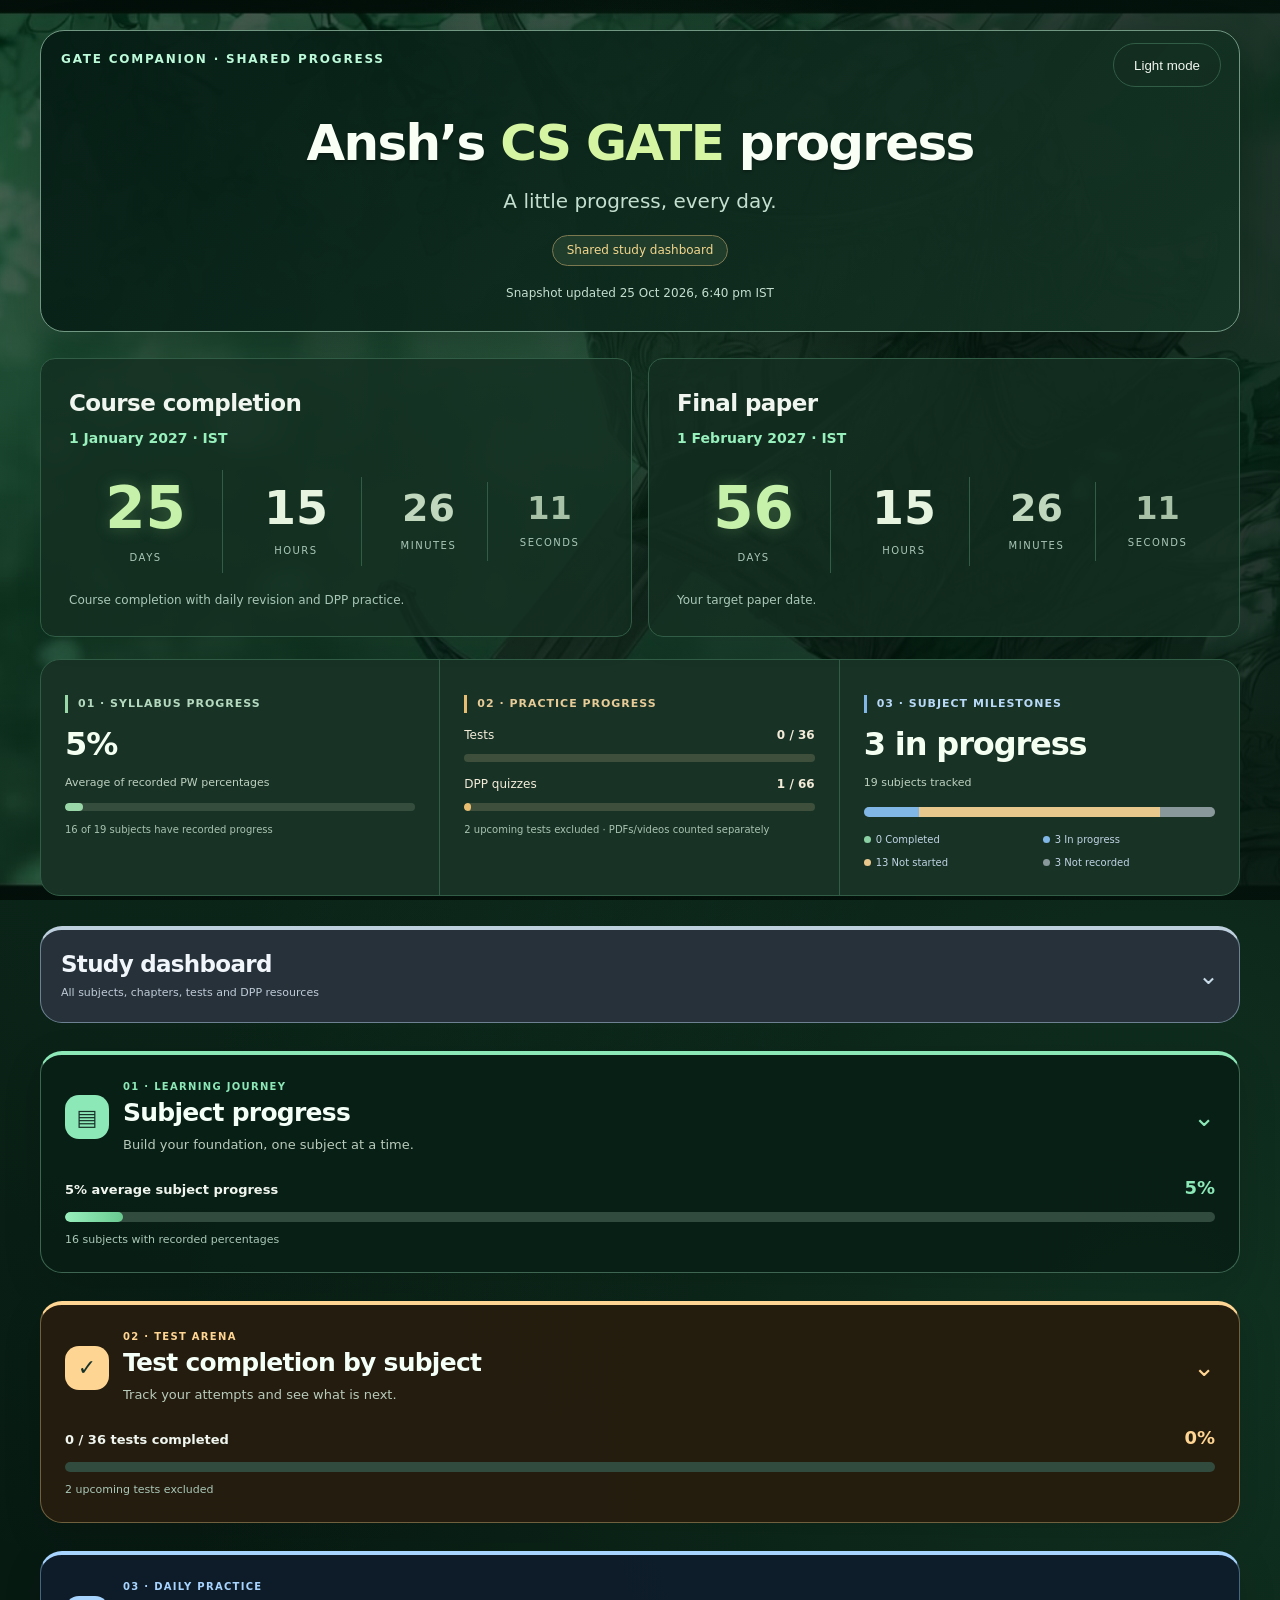
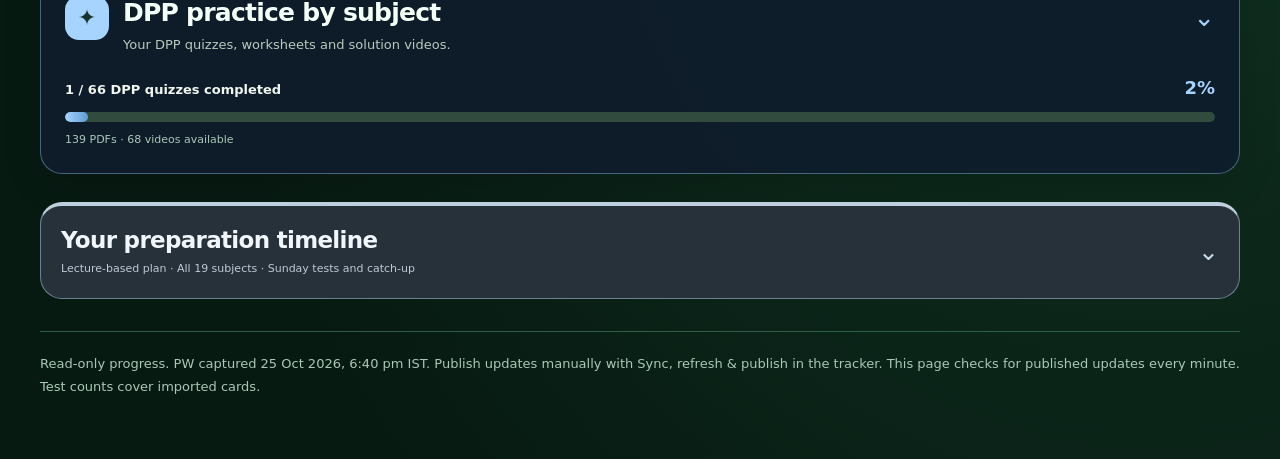
==== commit 8e8f8a11: "Use full unit totals and advance weekly lecture ranges with captured completion" ====
--- a/docs/index.html
+++ b/docs/index.html
@@ -132,4 +132,4 @@
 #summary{display:grid;grid-template-columns:repeat(3,minmax(0,1fr));gap:14px;border:0;background:none;margin:22px 0 30px}#summary .prep-card{margin:0;padding:20px;background:#183326;border:1px solid #456b50;border-radius:16px;min-width:0}#summary .practice-card{background:#352b19;border-color:#75613b}#summary .milestone-card{background:#1b3043;border-color:#4b6983}.prep-label{font-size:11px;letter-spacing:.09em;text-transform:uppercase;font-weight:750;color:#b5d9bf}.practice-card .prep-label{color:#e8cc98}.milestone-card .prep-label{color:#b8d9f7}.prep-value{font-size:36px;font-weight:800;line-height:1.2;margin:12px 0 10px;letter-spacing:-.035em;color:#f4fff2}.prep-detail{font-size:11px;color:#bdd0bf}.prep-line{display:flex;justify-content:space-between;gap:10px;font-size:12px;color:#f4ecd9;margin-top:13px}.prep-track{height:8px;border-radius:8px;background:#354d3c;overflow:hidden;margin:9px 0 10px}.prep-fill{height:100%;background:#99d7a8;border-radius:8px}.practice-card .prep-track{background:#54462e}.practice-card .prep-fill{background:#f2c476}.milestone-bar{display:flex;height:10px;overflow:hidden;border-radius:9px;margin:15px 0;background:#456176}.milestone-bar span{height:100%}.legend{display:grid;grid-template-columns:1fr 1fr;gap:7px;font-size:10px;color:#c0d3e4}.legend i{display:inline-block;width:7px;height:7px;border-radius:50%;margin-right:5px}.summary-preview-note{border:1px dashed var(--line);border-radius:10px;background:var(--surface);color:var(--ink);padding:10px 14px;font-size:12px;margin:12px 0}.prep-note{margin-top:11px;font-size:10px;color:#a9c2b0}.milestone-card .prep-note{color:#acc5da}
 html[data-theme=light] #summary .prep-card{background:#e5f2df;border-color:#a8c4a3}html[data-theme=light] #summary .practice-card{background:#fff1d7;border-color:#d3b982}html[data-theme=light] #summary .milestone-card{background:#e1eefb;border-color:#a6c2da}html[data-theme=light] .prep-value{color:#213e2a}html[data-theme=light] .prep-label{color:#46704b}html[data-theme=light] .practice-card .prep-label{color:#916522}html[data-theme=light] .milestone-card .prep-label{color:#42688b}html[data-theme=light] .prep-detail,html[data-theme=light] .prep-note{color:#526e55}html[data-theme=light] .prep-line{color:#6f5125}html[data-theme=light] .legend,html[data-theme=light] .milestone-card .prep-note{color:#4a6986}html[data-theme=light] .prep-track{background:#c4d9bd}html[data-theme=light] .practice-card .prep-track{background:#e8d8b6}
 @media(max-width:680px){#summary{grid-template-columns:1fr}#summary .prep-card{padding:17px}.prep-value{font-size:30px;margin:9px 0}.legend{grid-template-columns:repeat(2,1fr)}}
-</style><style>#summary{gap:0;border:1px solid var(--line);border-radius:20px;overflow:hidden;background:#183326}#summary .prep-card,#summary .practice-card,#summary .milestone-card{border:0;border-radius:0;background:transparent;border-right:1px solid var(--line);padding:24px}#summary .prep-card:last-child{border-right:0}html[data-theme=light] #summary{background:#edf3e3}html[data-theme=light] #summary .prep-card,html[data-theme=light] #summary .practice-card,html[data-theme=light] #summary .milestone-card{background:transparent;border-color:#bacfb4}.practice-card .prep-track{background:#3e503c}.practice-card .prep-fill{background:#e6bd71}.milestone-bar{background:#405541}.prep-value{font-size:32px}.prep-label{padding-left:10px;border-left:3px solid #99d7a8}.practice-card .prep-label{border-color:#e6bd71}.milestone-card .prep-label{border-color:#80b7e7}@media(max-width:680px){#summary .prep-card{border-right:0;border-bottom:1px solid var(--line);padding:18px}#summary .prep-card:last-child{border-bottom:0}}</style><style>.added-dashboard{background:#27313a;border-color:#6d8192;border-top:4px solid #becfdd}.added-dashboard-toggle h2{color:#f1f6fb!important}.added-dashboard-toggle-note,.added-dashboard-note{color:#becbd7}.added-dashboard-chevron{color:#c8dae7}html[data-theme=light] .added-dashboard{background:#e1e8ee;border-color:#9bafbf}html[data-theme=light] .added-dashboard-toggle h2{color:#304857!important}html[data-theme=light] .added-dashboard-toggle-note,html[data-theme=light] .added-dashboard-note{color:#5a7384}</style><style id="countdown-number-hierarchy">.countdown-units{align-items:center;grid-template-columns:1.3fr 1.1fr 1fr .9fr;gap:8px}.countdown-unit{background:none!important;box-shadow:none!important;padding:4px 0}.countdown-unit:nth-child(1) strong{font-size:clamp(40px,5.2vw,58px);color:#c5f1aa;text-shadow:0 0 16px rgba(167,232,145,.25)}.countdown-unit:nth-child(2) strong{font-size:clamp(33px,4.2vw,46px);color:#e5f3df}.countdown-unit:nth-child(3) strong{font-size:clamp(28px,3.4vw,38px);color:#c0d6bd}.countdown-unit:nth-child(4) strong{font-size:clamp(24px,2.8vw,32px);color:#a7c1a6}html[data-theme=light] .countdown-unit:nth-child(1) strong{color:#245c31;text-shadow:0 1px 8px rgba(184,240,161,.5)}html[data-theme=light] .countdown-unit:nth-child(2) strong{color:#365c3d}html[data-theme=light] .countdown-unit:nth-child(3) strong{color:#527658}html[data-theme=light] .countdown-unit:nth-child(4) strong{color:#66846b}@media(max-width:520px){.countdown-units{gap:5px}.countdown-unit span{font-size:9px;letter-spacing:.06em}}</style><script src="./timeline-section.js?timeline_rev=9089acd8108a"></script></body></html>
+</style><style>#summary{gap:0;border:1px solid var(--line);border-radius:20px;overflow:hidden;background:#183326}#summary .prep-card,#summary .practice-card,#summary .milestone-card{border:0;border-radius:0;background:transparent;border-right:1px solid var(--line);padding:24px}#summary .prep-card:last-child{border-right:0}html[data-theme=light] #summary{background:#edf3e3}html[data-theme=light] #summary .prep-card,html[data-theme=light] #summary .practice-card,html[data-theme=light] #summary .milestone-card{background:transparent;border-color:#bacfb4}.practice-card .prep-track{background:#3e503c}.practice-card .prep-fill{background:#e6bd71}.milestone-bar{background:#405541}.prep-value{font-size:32px}.prep-label{padding-left:10px;border-left:3px solid #99d7a8}.practice-card .prep-label{border-color:#e6bd71}.milestone-card .prep-label{border-color:#80b7e7}@media(max-width:680px){#summary .prep-card{border-right:0;border-bottom:1px solid var(--line);padding:18px}#summary .prep-card:last-child{border-bottom:0}}</style><style>.added-dashboard{background:#27313a;border-color:#6d8192;border-top:4px solid #becfdd}.added-dashboard-toggle h2{color:#f1f6fb!important}.added-dashboard-toggle-note,.added-dashboard-note{color:#becbd7}.added-dashboard-chevron{color:#c8dae7}html[data-theme=light] .added-dashboard{background:#e1e8ee;border-color:#9bafbf}html[data-theme=light] .added-dashboard-toggle h2{color:#304857!important}html[data-theme=light] .added-dashboard-toggle-note,html[data-theme=light] .added-dashboard-note{color:#5a7384}</style><style id="countdown-number-hierarchy">.countdown-units{align-items:center;grid-template-columns:1.3fr 1.1fr 1fr .9fr;gap:8px}.countdown-unit{background:none!important;box-shadow:none!important;padding:4px 0}.countdown-unit:nth-child(1) strong{font-size:clamp(40px,5.2vw,58px);color:#c5f1aa;text-shadow:0 0 16px rgba(167,232,145,.25)}.countdown-unit:nth-child(2) strong{font-size:clamp(33px,4.2vw,46px);color:#e5f3df}.countdown-unit:nth-child(3) strong{font-size:clamp(28px,3.4vw,38px);color:#c0d6bd}.countdown-unit:nth-child(4) strong{font-size:clamp(24px,2.8vw,32px);color:#a7c1a6}html[data-theme=light] .countdown-unit:nth-child(1) strong{color:#245c31;text-shadow:0 1px 8px rgba(184,240,161,.5)}html[data-theme=light] .countdown-unit:nth-child(2) strong{color:#365c3d}html[data-theme=light] .countdown-unit:nth-child(3) strong{color:#527658}html[data-theme=light] .countdown-unit:nth-child(4) strong{color:#66846b}@media(max-width:520px){.countdown-units{gap:5px}.countdown-unit span{font-size:9px;letter-spacing:.06em}}</style><script src="./timeline-section.js?timeline_rev=f78679015f8b"></script></body></html>
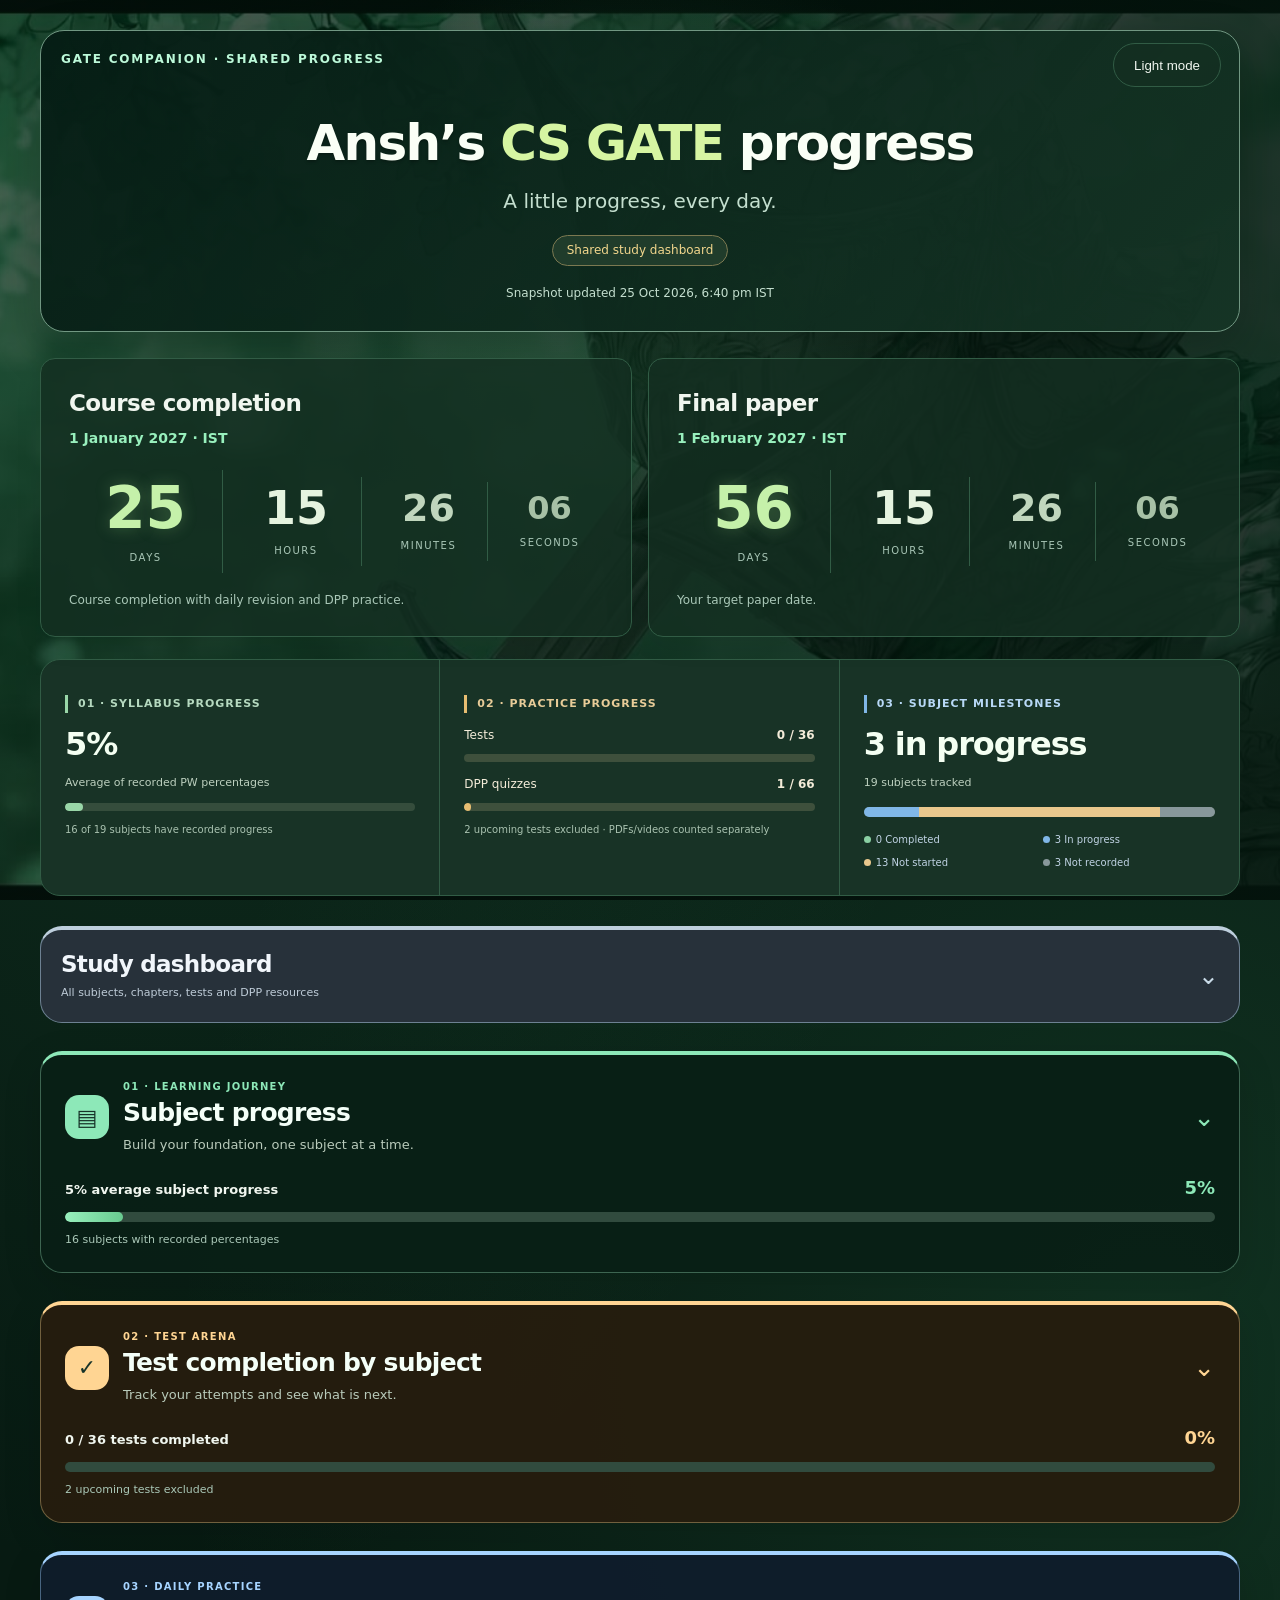
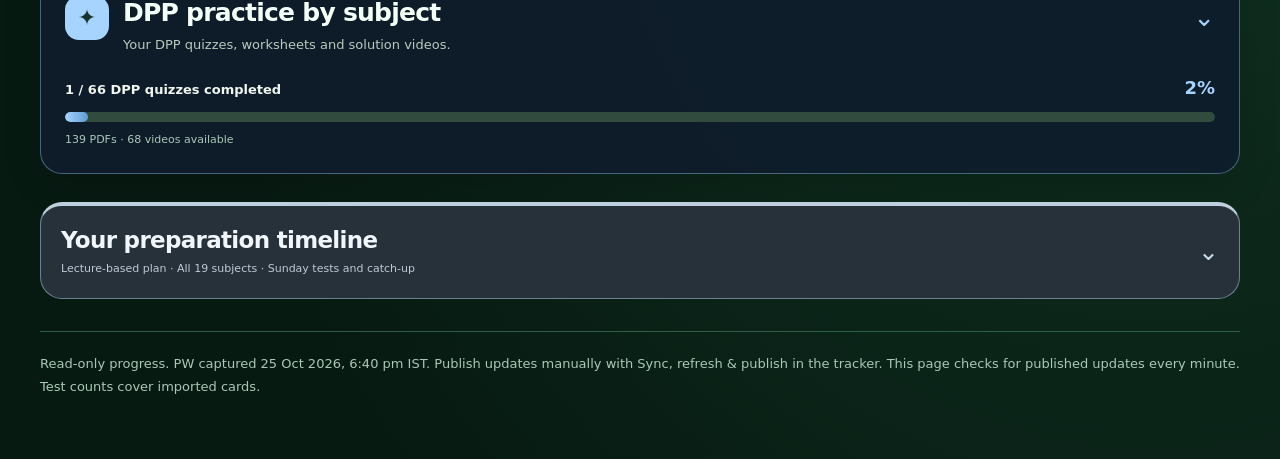
==== commit 0230ecd8: "Clarify weekly lecture numbers, pending counts and completed unit counts" ====
--- a/docs/index.html
+++ b/docs/index.html
@@ -132,4 +132,4 @@
 #summary{display:grid;grid-template-columns:repeat(3,minmax(0,1fr));gap:14px;border:0;background:none;margin:22px 0 30px}#summary .prep-card{margin:0;padding:20px;background:#183326;border:1px solid #456b50;border-radius:16px;min-width:0}#summary .practice-card{background:#352b19;border-color:#75613b}#summary .milestone-card{background:#1b3043;border-color:#4b6983}.prep-label{font-size:11px;letter-spacing:.09em;text-transform:uppercase;font-weight:750;color:#b5d9bf}.practice-card .prep-label{color:#e8cc98}.milestone-card .prep-label{color:#b8d9f7}.prep-value{font-size:36px;font-weight:800;line-height:1.2;margin:12px 0 10px;letter-spacing:-.035em;color:#f4fff2}.prep-detail{font-size:11px;color:#bdd0bf}.prep-line{display:flex;justify-content:space-between;gap:10px;font-size:12px;color:#f4ecd9;margin-top:13px}.prep-track{height:8px;border-radius:8px;background:#354d3c;overflow:hidden;margin:9px 0 10px}.prep-fill{height:100%;background:#99d7a8;border-radius:8px}.practice-card .prep-track{background:#54462e}.practice-card .prep-fill{background:#f2c476}.milestone-bar{display:flex;height:10px;overflow:hidden;border-radius:9px;margin:15px 0;background:#456176}.milestone-bar span{height:100%}.legend{display:grid;grid-template-columns:1fr 1fr;gap:7px;font-size:10px;color:#c0d3e4}.legend i{display:inline-block;width:7px;height:7px;border-radius:50%;margin-right:5px}.summary-preview-note{border:1px dashed var(--line);border-radius:10px;background:var(--surface);color:var(--ink);padding:10px 14px;font-size:12px;margin:12px 0}.prep-note{margin-top:11px;font-size:10px;color:#a9c2b0}.milestone-card .prep-note{color:#acc5da}
 html[data-theme=light] #summary .prep-card{background:#e5f2df;border-color:#a8c4a3}html[data-theme=light] #summary .practice-card{background:#fff1d7;border-color:#d3b982}html[data-theme=light] #summary .milestone-card{background:#e1eefb;border-color:#a6c2da}html[data-theme=light] .prep-value{color:#213e2a}html[data-theme=light] .prep-label{color:#46704b}html[data-theme=light] .practice-card .prep-label{color:#916522}html[data-theme=light] .milestone-card .prep-label{color:#42688b}html[data-theme=light] .prep-detail,html[data-theme=light] .prep-note{color:#526e55}html[data-theme=light] .prep-line{color:#6f5125}html[data-theme=light] .legend,html[data-theme=light] .milestone-card .prep-note{color:#4a6986}html[data-theme=light] .prep-track{background:#c4d9bd}html[data-theme=light] .practice-card .prep-track{background:#e8d8b6}
 @media(max-width:680px){#summary{grid-template-columns:1fr}#summary .prep-card{padding:17px}.prep-value{font-size:30px;margin:9px 0}.legend{grid-template-columns:repeat(2,1fr)}}
-</style><style>#summary{gap:0;border:1px solid var(--line);border-radius:20px;overflow:hidden;background:#183326}#summary .prep-card,#summary .practice-card,#summary .milestone-card{border:0;border-radius:0;background:transparent;border-right:1px solid var(--line);padding:24px}#summary .prep-card:last-child{border-right:0}html[data-theme=light] #summary{background:#edf3e3}html[data-theme=light] #summary .prep-card,html[data-theme=light] #summary .practice-card,html[data-theme=light] #summary .milestone-card{background:transparent;border-color:#bacfb4}.practice-card .prep-track{background:#3e503c}.practice-card .prep-fill{background:#e6bd71}.milestone-bar{background:#405541}.prep-value{font-size:32px}.prep-label{padding-left:10px;border-left:3px solid #99d7a8}.practice-card .prep-label{border-color:#e6bd71}.milestone-card .prep-label{border-color:#80b7e7}@media(max-width:680px){#summary .prep-card{border-right:0;border-bottom:1px solid var(--line);padding:18px}#summary .prep-card:last-child{border-bottom:0}}</style><style>.added-dashboard{background:#27313a;border-color:#6d8192;border-top:4px solid #becfdd}.added-dashboard-toggle h2{color:#f1f6fb!important}.added-dashboard-toggle-note,.added-dashboard-note{color:#becbd7}.added-dashboard-chevron{color:#c8dae7}html[data-theme=light] .added-dashboard{background:#e1e8ee;border-color:#9bafbf}html[data-theme=light] .added-dashboard-toggle h2{color:#304857!important}html[data-theme=light] .added-dashboard-toggle-note,html[data-theme=light] .added-dashboard-note{color:#5a7384}</style><style id="countdown-number-hierarchy">.countdown-units{align-items:center;grid-template-columns:1.3fr 1.1fr 1fr .9fr;gap:8px}.countdown-unit{background:none!important;box-shadow:none!important;padding:4px 0}.countdown-unit:nth-child(1) strong{font-size:clamp(40px,5.2vw,58px);color:#c5f1aa;text-shadow:0 0 16px rgba(167,232,145,.25)}.countdown-unit:nth-child(2) strong{font-size:clamp(33px,4.2vw,46px);color:#e5f3df}.countdown-unit:nth-child(3) strong{font-size:clamp(28px,3.4vw,38px);color:#c0d6bd}.countdown-unit:nth-child(4) strong{font-size:clamp(24px,2.8vw,32px);color:#a7c1a6}html[data-theme=light] .countdown-unit:nth-child(1) strong{color:#245c31;text-shadow:0 1px 8px rgba(184,240,161,.5)}html[data-theme=light] .countdown-unit:nth-child(2) strong{color:#365c3d}html[data-theme=light] .countdown-unit:nth-child(3) strong{color:#527658}html[data-theme=light] .countdown-unit:nth-child(4) strong{color:#66846b}@media(max-width:520px){.countdown-units{gap:5px}.countdown-unit span{font-size:9px;letter-spacing:.06em}}</style><script src="./timeline-section.js?timeline_rev=f78679015f8b"></script></body></html>
+</style><style>#summary{gap:0;border:1px solid var(--line);border-radius:20px;overflow:hidden;background:#183326}#summary .prep-card,#summary .practice-card,#summary .milestone-card{border:0;border-radius:0;background:transparent;border-right:1px solid var(--line);padding:24px}#summary .prep-card:last-child{border-right:0}html[data-theme=light] #summary{background:#edf3e3}html[data-theme=light] #summary .prep-card,html[data-theme=light] #summary .practice-card,html[data-theme=light] #summary .milestone-card{background:transparent;border-color:#bacfb4}.practice-card .prep-track{background:#3e503c}.practice-card .prep-fill{background:#e6bd71}.milestone-bar{background:#405541}.prep-value{font-size:32px}.prep-label{padding-left:10px;border-left:3px solid #99d7a8}.practice-card .prep-label{border-color:#e6bd71}.milestone-card .prep-label{border-color:#80b7e7}@media(max-width:680px){#summary .prep-card{border-right:0;border-bottom:1px solid var(--line);padding:18px}#summary .prep-card:last-child{border-bottom:0}}</style><style>.added-dashboard{background:#27313a;border-color:#6d8192;border-top:4px solid #becfdd}.added-dashboard-toggle h2{color:#f1f6fb!important}.added-dashboard-toggle-note,.added-dashboard-note{color:#becbd7}.added-dashboard-chevron{color:#c8dae7}html[data-theme=light] .added-dashboard{background:#e1e8ee;border-color:#9bafbf}html[data-theme=light] .added-dashboard-toggle h2{color:#304857!important}html[data-theme=light] .added-dashboard-toggle-note,html[data-theme=light] .added-dashboard-note{color:#5a7384}</style><style id="countdown-number-hierarchy">.countdown-units{align-items:center;grid-template-columns:1.3fr 1.1fr 1fr .9fr;gap:8px}.countdown-unit{background:none!important;box-shadow:none!important;padding:4px 0}.countdown-unit:nth-child(1) strong{font-size:clamp(40px,5.2vw,58px);color:#c5f1aa;text-shadow:0 0 16px rgba(167,232,145,.25)}.countdown-unit:nth-child(2) strong{font-size:clamp(33px,4.2vw,46px);color:#e5f3df}.countdown-unit:nth-child(3) strong{font-size:clamp(28px,3.4vw,38px);color:#c0d6bd}.countdown-unit:nth-child(4) strong{font-size:clamp(24px,2.8vw,32px);color:#a7c1a6}html[data-theme=light] .countdown-unit:nth-child(1) strong{color:#245c31;text-shadow:0 1px 8px rgba(184,240,161,.5)}html[data-theme=light] .countdown-unit:nth-child(2) strong{color:#365c3d}html[data-theme=light] .countdown-unit:nth-child(3) strong{color:#527658}html[data-theme=light] .countdown-unit:nth-child(4) strong{color:#66846b}@media(max-width:520px){.countdown-units{gap:5px}.countdown-unit span{font-size:9px;letter-spacing:.06em}}</style><script src="./timeline-section.js?timeline_rev=ecedd3f08a38"></script></body></html>
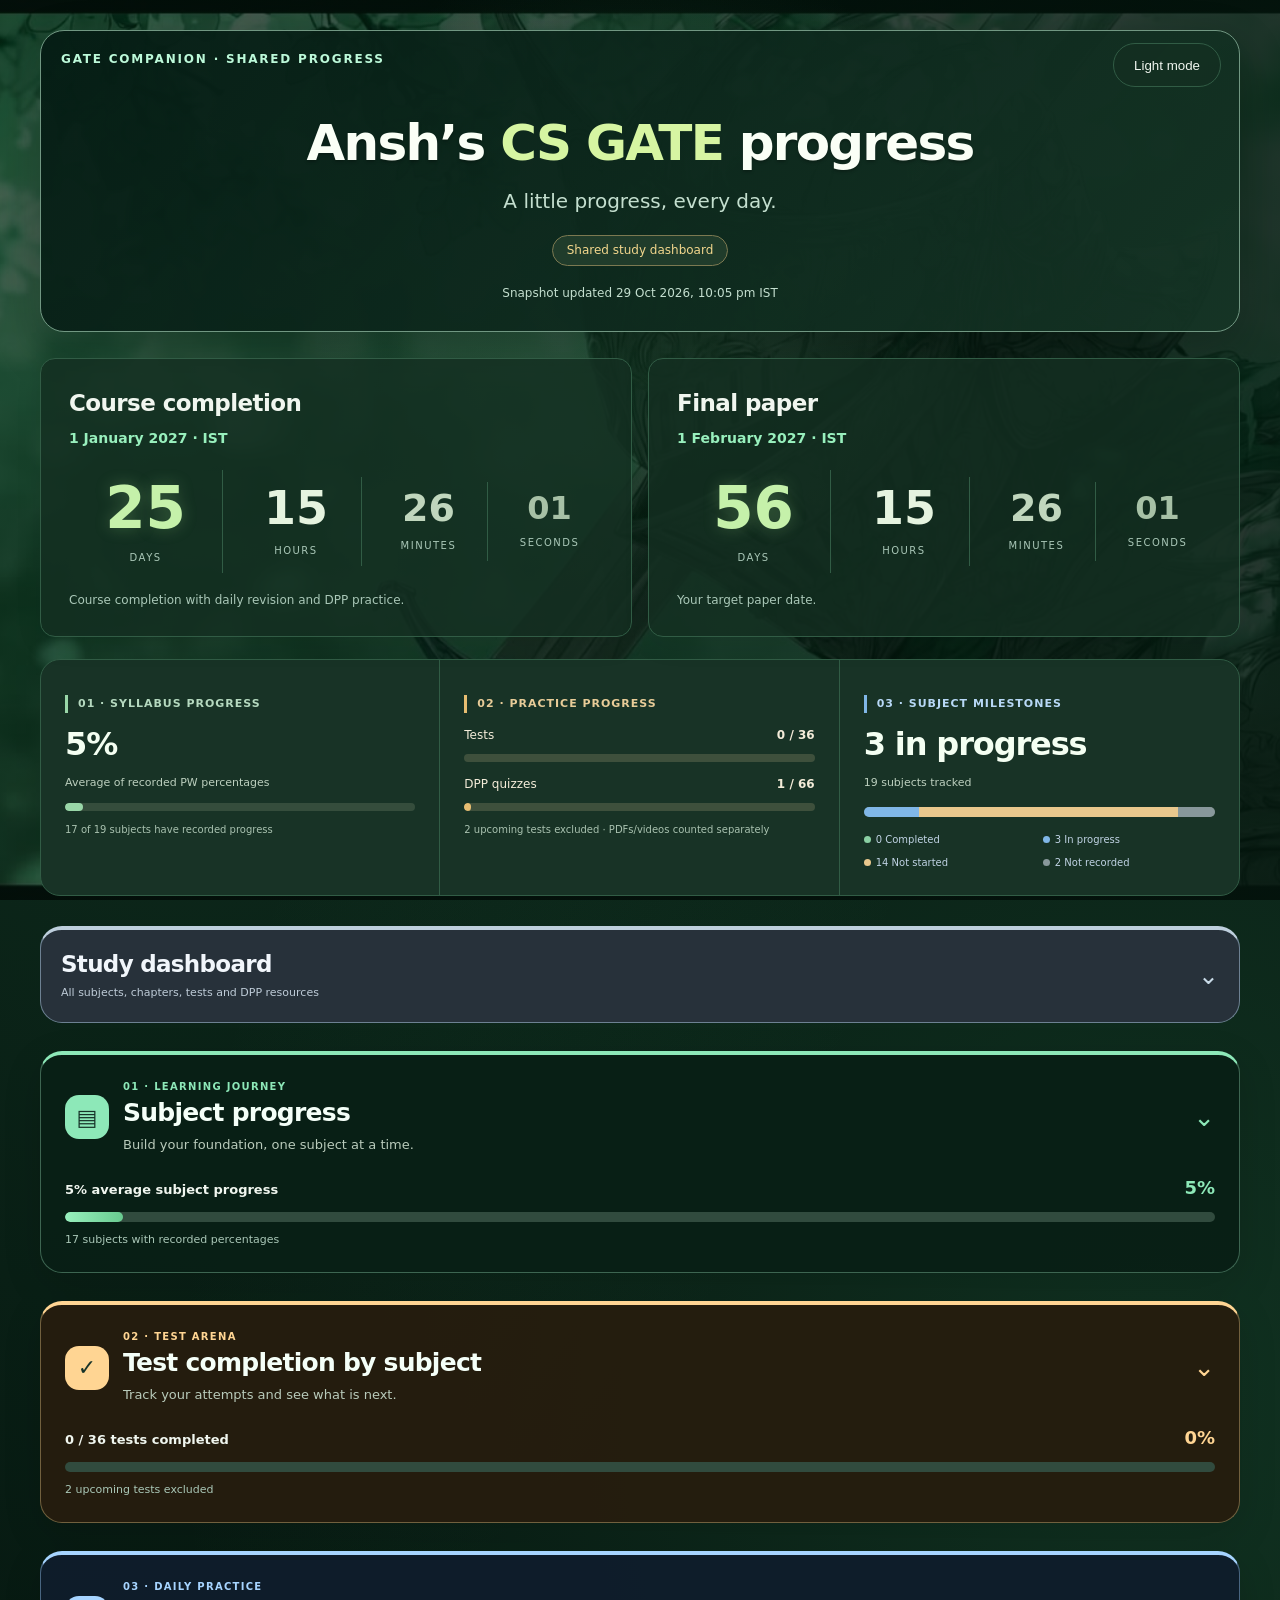
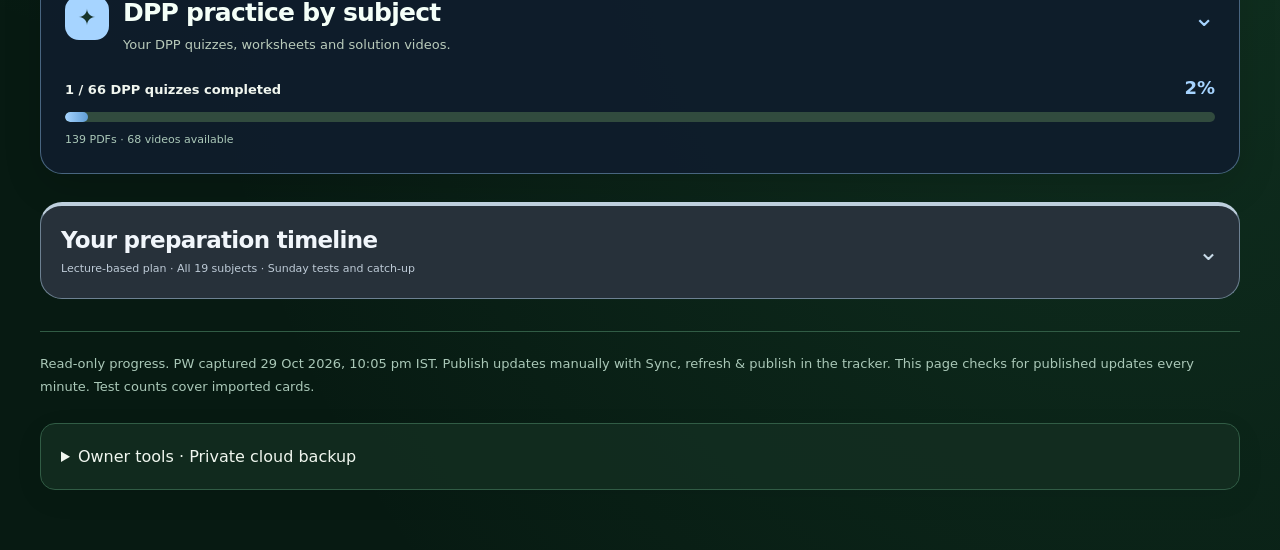
==== commit 46a61591: "Add authenticated private study backup controls" ====
--- a/docs/index.html
+++ b/docs/index.html
@@ -1,5 +1,5 @@
 <!doctype html>
-<html lang="en"><head><meta charset="utf-8"><meta name="viewport" content="width=device-width,initial-scale=1"><title>Ansh’s CS GATE progress</title><meta name="description" content="Ansh’s shared CS GATE subject progress and test completion snapshot."><style>
+<html lang="en"><head><script src="./study-cloud.js" defer></script><meta charset="utf-8"><meta name="viewport" content="width=device-width,initial-scale=1"><title>Ansh’s CS GATE progress</title><meta name="description" content="Ansh’s shared CS GATE subject progress and test completion snapshot."><style>
 :root{color-scheme:dark;--bg:#101916;--surface:#1b2923;--ink:#e5efe9;--muted:#a9bdb1;--line:#344b3e;--accent:#75d3ac;--track:#34483c}html[data-theme=light]{color-scheme:light;--bg:#f1f6f2;--surface:#fff;--ink:#183c2c;--muted:#577565;--line:#d5e4d9;--accent:#247957;--track:#deebe2}*{box-sizing:border-box}body{margin:0;background:var(--bg);color:var(--ink);font:16px/1.6 system-ui,sans-serif}main{max-width:1080px;margin:auto;padding:36px 20px 60px}header{display:flex;justify-content:space-between;align-items:start;gap:20px}h1{font-size:clamp(26px,5vw,40px);line-height:1.2;margin:8px 0}h2{margin-top:32px}h3{margin:0;font-size:16px}.eyebrow{color:var(--accent);font-size:12px;font-weight:800;letter-spacing:.12em}.muted{color:var(--muted)}button{border:1px solid var(--line);border-radius:10px;background:var(--surface);color:var(--ink);padding:10px 14px;cursor:pointer;white-space:nowrap}.grid{display:grid;grid-template-columns:repeat(auto-fit,minmax(230px,1fr));gap:14px}.card{background:var(--surface);border:1px solid var(--line);padding:20px;border-radius:16px}.stat{font-size:32px;font-weight:800}.row{display:flex;justify-content:space-between;gap:14px;align-items:start}.percent{color:var(--accent);font-weight:750;white-space:nowrap}.track{height:10px;background:var(--track);border-radius:10px;overflow:hidden;margin:14px 0 6px}.fill{height:100%;background:var(--accent);border-radius:10px}small{color:var(--muted)}footer{margin-top:32px;color:var(--muted);font-size:13px}
 </style></head><body><main><header><div><div class="eyebrow">GATE COMPANION · SHARED PROGRESS</div><h1>Ansh’s CS GATE progress</h1><p class="muted" id="updated">Loading shared snapshot…</p></div><button id="theme" type="button">Light mode</button></header><div class="grid" id="summary"></div><h2>Subject progress</h2><div class="grid" id="subjects"></div><h2>Test completion by subject</h2><div class="grid" id="tests"></div><section aria-labelledby="dpp-heading"><h2 id="dpp-heading">DPP practice by subject</h2><p class="muted dpp-note" id="dpp-captured"></p><div class="grid" id="dpp-summary"></div><div class="grid" id="dpp-subjects"></div></section><footer id="note">Read-only snapshot. Changes in the private tracker appear here after a new snapshot is published.</footer></main><script>
 const designStyle=document.createElement('style');
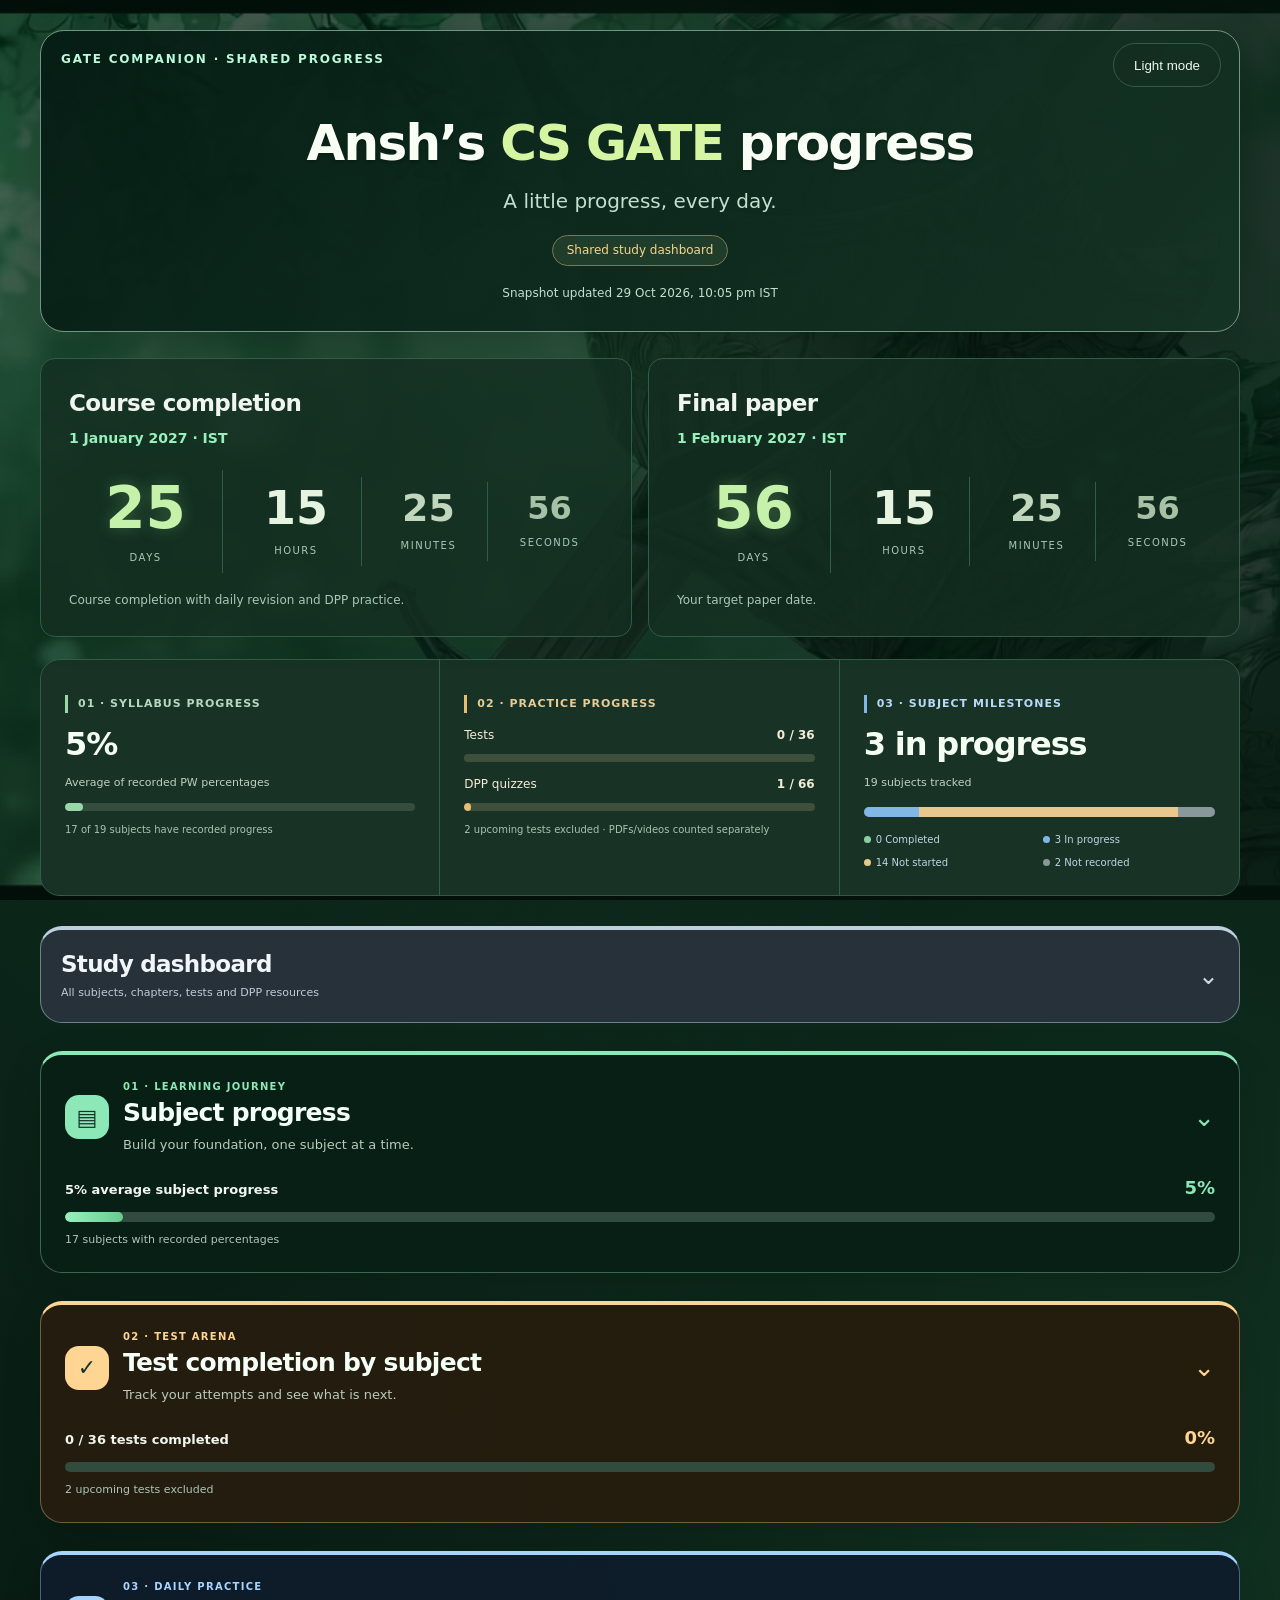
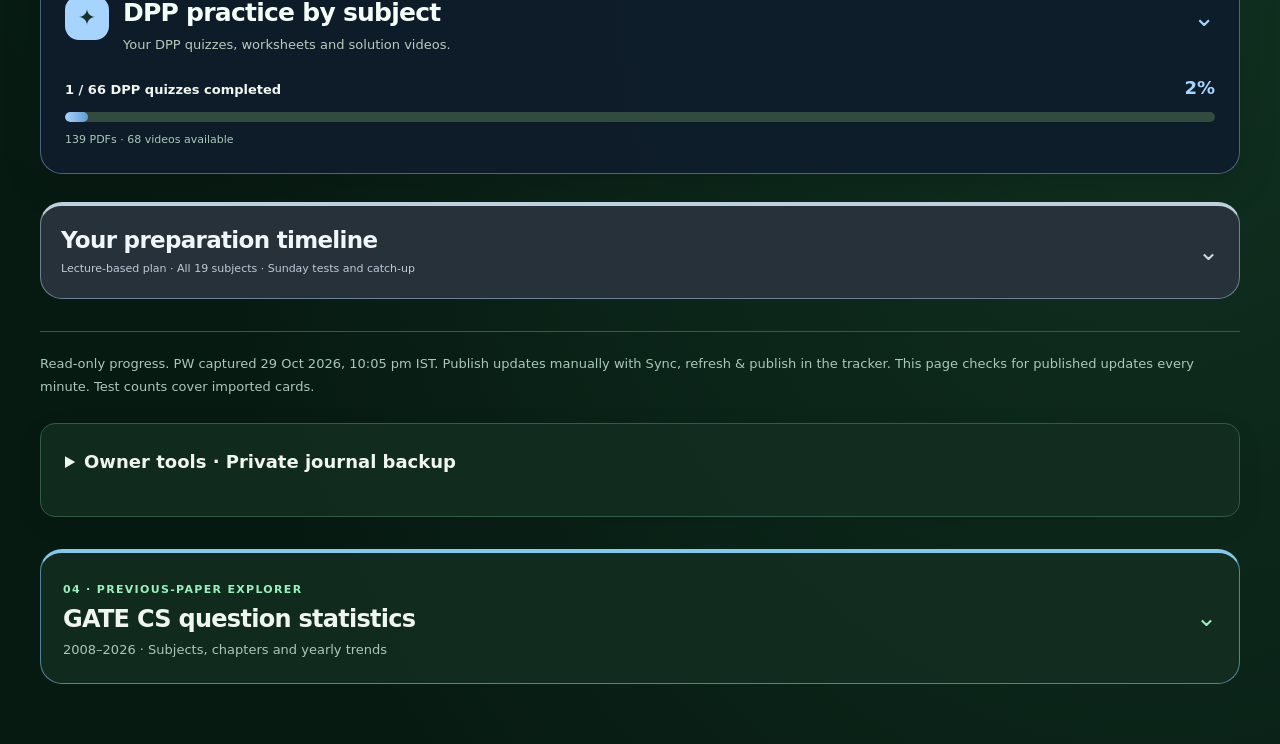
==== commit 7307f054: "Add interactive GATE CS question statistics explorer" ====
--- a/docs/index.html
+++ b/docs/index.html
@@ -132,4 +132,4 @@
 #summary{display:grid;grid-template-columns:repeat(3,minmax(0,1fr));gap:14px;border:0;background:none;margin:22px 0 30px}#summary .prep-card{margin:0;padding:20px;background:#183326;border:1px solid #456b50;border-radius:16px;min-width:0}#summary .practice-card{background:#352b19;border-color:#75613b}#summary .milestone-card{background:#1b3043;border-color:#4b6983}.prep-label{font-size:11px;letter-spacing:.09em;text-transform:uppercase;font-weight:750;color:#b5d9bf}.practice-card .prep-label{color:#e8cc98}.milestone-card .prep-label{color:#b8d9f7}.prep-value{font-size:36px;font-weight:800;line-height:1.2;margin:12px 0 10px;letter-spacing:-.035em;color:#f4fff2}.prep-detail{font-size:11px;color:#bdd0bf}.prep-line{display:flex;justify-content:space-between;gap:10px;font-size:12px;color:#f4ecd9;margin-top:13px}.prep-track{height:8px;border-radius:8px;background:#354d3c;overflow:hidden;margin:9px 0 10px}.prep-fill{height:100%;background:#99d7a8;border-radius:8px}.practice-card .prep-track{background:#54462e}.practice-card .prep-fill{background:#f2c476}.milestone-bar{display:flex;height:10px;overflow:hidden;border-radius:9px;margin:15px 0;background:#456176}.milestone-bar span{height:100%}.legend{display:grid;grid-template-columns:1fr 1fr;gap:7px;font-size:10px;color:#c0d3e4}.legend i{display:inline-block;width:7px;height:7px;border-radius:50%;margin-right:5px}.summary-preview-note{border:1px dashed var(--line);border-radius:10px;background:var(--surface);color:var(--ink);padding:10px 14px;font-size:12px;margin:12px 0}.prep-note{margin-top:11px;font-size:10px;color:#a9c2b0}.milestone-card .prep-note{color:#acc5da}
 html[data-theme=light] #summary .prep-card{background:#e5f2df;border-color:#a8c4a3}html[data-theme=light] #summary .practice-card{background:#fff1d7;border-color:#d3b982}html[data-theme=light] #summary .milestone-card{background:#e1eefb;border-color:#a6c2da}html[data-theme=light] .prep-value{color:#213e2a}html[data-theme=light] .prep-label{color:#46704b}html[data-theme=light] .practice-card .prep-label{color:#916522}html[data-theme=light] .milestone-card .prep-label{color:#42688b}html[data-theme=light] .prep-detail,html[data-theme=light] .prep-note{color:#526e55}html[data-theme=light] .prep-line{color:#6f5125}html[data-theme=light] .legend,html[data-theme=light] .milestone-card .prep-note{color:#4a6986}html[data-theme=light] .prep-track{background:#c4d9bd}html[data-theme=light] .practice-card .prep-track{background:#e8d8b6}
 @media(max-width:680px){#summary{grid-template-columns:1fr}#summary .prep-card{padding:17px}.prep-value{font-size:30px;margin:9px 0}.legend{grid-template-columns:repeat(2,1fr)}}
-</style><style>#summary{gap:0;border:1px solid var(--line);border-radius:20px;overflow:hidden;background:#183326}#summary .prep-card,#summary .practice-card,#summary .milestone-card{border:0;border-radius:0;background:transparent;border-right:1px solid var(--line);padding:24px}#summary .prep-card:last-child{border-right:0}html[data-theme=light] #summary{background:#edf3e3}html[data-theme=light] #summary .prep-card,html[data-theme=light] #summary .practice-card,html[data-theme=light] #summary .milestone-card{background:transparent;border-color:#bacfb4}.practice-card .prep-track{background:#3e503c}.practice-card .prep-fill{background:#e6bd71}.milestone-bar{background:#405541}.prep-value{font-size:32px}.prep-label{padding-left:10px;border-left:3px solid #99d7a8}.practice-card .prep-label{border-color:#e6bd71}.milestone-card .prep-label{border-color:#80b7e7}@media(max-width:680px){#summary .prep-card{border-right:0;border-bottom:1px solid var(--line);padding:18px}#summary .prep-card:last-child{border-bottom:0}}</style><style>.added-dashboard{background:#27313a;border-color:#6d8192;border-top:4px solid #becfdd}.added-dashboard-toggle h2{color:#f1f6fb!important}.added-dashboard-toggle-note,.added-dashboard-note{color:#becbd7}.added-dashboard-chevron{color:#c8dae7}html[data-theme=light] .added-dashboard{background:#e1e8ee;border-color:#9bafbf}html[data-theme=light] .added-dashboard-toggle h2{color:#304857!important}html[data-theme=light] .added-dashboard-toggle-note,html[data-theme=light] .added-dashboard-note{color:#5a7384}</style><style id="countdown-number-hierarchy">.countdown-units{align-items:center;grid-template-columns:1.3fr 1.1fr 1fr .9fr;gap:8px}.countdown-unit{background:none!important;box-shadow:none!important;padding:4px 0}.countdown-unit:nth-child(1) strong{font-size:clamp(40px,5.2vw,58px);color:#c5f1aa;text-shadow:0 0 16px rgba(167,232,145,.25)}.countdown-unit:nth-child(2) strong{font-size:clamp(33px,4.2vw,46px);color:#e5f3df}.countdown-unit:nth-child(3) strong{font-size:clamp(28px,3.4vw,38px);color:#c0d6bd}.countdown-unit:nth-child(4) strong{font-size:clamp(24px,2.8vw,32px);color:#a7c1a6}html[data-theme=light] .countdown-unit:nth-child(1) strong{color:#245c31;text-shadow:0 1px 8px rgba(184,240,161,.5)}html[data-theme=light] .countdown-unit:nth-child(2) strong{color:#365c3d}html[data-theme=light] .countdown-unit:nth-child(3) strong{color:#527658}html[data-theme=light] .countdown-unit:nth-child(4) strong{color:#66846b}@media(max-width:520px){.countdown-units{gap:5px}.countdown-unit span{font-size:9px;letter-spacing:.06em}}</style><script src="./timeline-section.js?timeline_rev=ecedd3f08a38"></script></body></html>
+</style><style>#summary{gap:0;border:1px solid var(--line);border-radius:20px;overflow:hidden;background:#183326}#summary .prep-card,#summary .practice-card,#summary .milestone-card{border:0;border-radius:0;background:transparent;border-right:1px solid var(--line);padding:24px}#summary .prep-card:last-child{border-right:0}html[data-theme=light] #summary{background:#edf3e3}html[data-theme=light] #summary .prep-card,html[data-theme=light] #summary .practice-card,html[data-theme=light] #summary .milestone-card{background:transparent;border-color:#bacfb4}.practice-card .prep-track{background:#3e503c}.practice-card .prep-fill{background:#e6bd71}.milestone-bar{background:#405541}.prep-value{font-size:32px}.prep-label{padding-left:10px;border-left:3px solid #99d7a8}.practice-card .prep-label{border-color:#e6bd71}.milestone-card .prep-label{border-color:#80b7e7}@media(max-width:680px){#summary .prep-card{border-right:0;border-bottom:1px solid var(--line);padding:18px}#summary .prep-card:last-child{border-bottom:0}}</style><style>.added-dashboard{background:#27313a;border-color:#6d8192;border-top:4px solid #becfdd}.added-dashboard-toggle h2{color:#f1f6fb!important}.added-dashboard-toggle-note,.added-dashboard-note{color:#becbd7}.added-dashboard-chevron{color:#c8dae7}html[data-theme=light] .added-dashboard{background:#e1e8ee;border-color:#9bafbf}html[data-theme=light] .added-dashboard-toggle h2{color:#304857!important}html[data-theme=light] .added-dashboard-toggle-note,html[data-theme=light] .added-dashboard-note{color:#5a7384}</style><style id="countdown-number-hierarchy">.countdown-units{align-items:center;grid-template-columns:1.3fr 1.1fr 1fr .9fr;gap:8px}.countdown-unit{background:none!important;box-shadow:none!important;padding:4px 0}.countdown-unit:nth-child(1) strong{font-size:clamp(40px,5.2vw,58px);color:#c5f1aa;text-shadow:0 0 16px rgba(167,232,145,.25)}.countdown-unit:nth-child(2) strong{font-size:clamp(33px,4.2vw,46px);color:#e5f3df}.countdown-unit:nth-child(3) strong{font-size:clamp(28px,3.4vw,38px);color:#c0d6bd}.countdown-unit:nth-child(4) strong{font-size:clamp(24px,2.8vw,32px);color:#a7c1a6}html[data-theme=light] .countdown-unit:nth-child(1) strong{color:#245c31;text-shadow:0 1px 8px rgba(184,240,161,.5)}html[data-theme=light] .countdown-unit:nth-child(2) strong{color:#365c3d}html[data-theme=light] .countdown-unit:nth-child(3) strong{color:#527658}html[data-theme=light] .countdown-unit:nth-child(4) strong{color:#66846b}@media(max-width:520px){.countdown-units{gap:5px}.countdown-unit span{font-size:9px;letter-spacing:.06em}}</style><script src="./timeline-section.js?timeline_rev=ecedd3f08a38"></script><script src="./gate-statistics.js?rev=eb066e4ca771"></script></body></html>
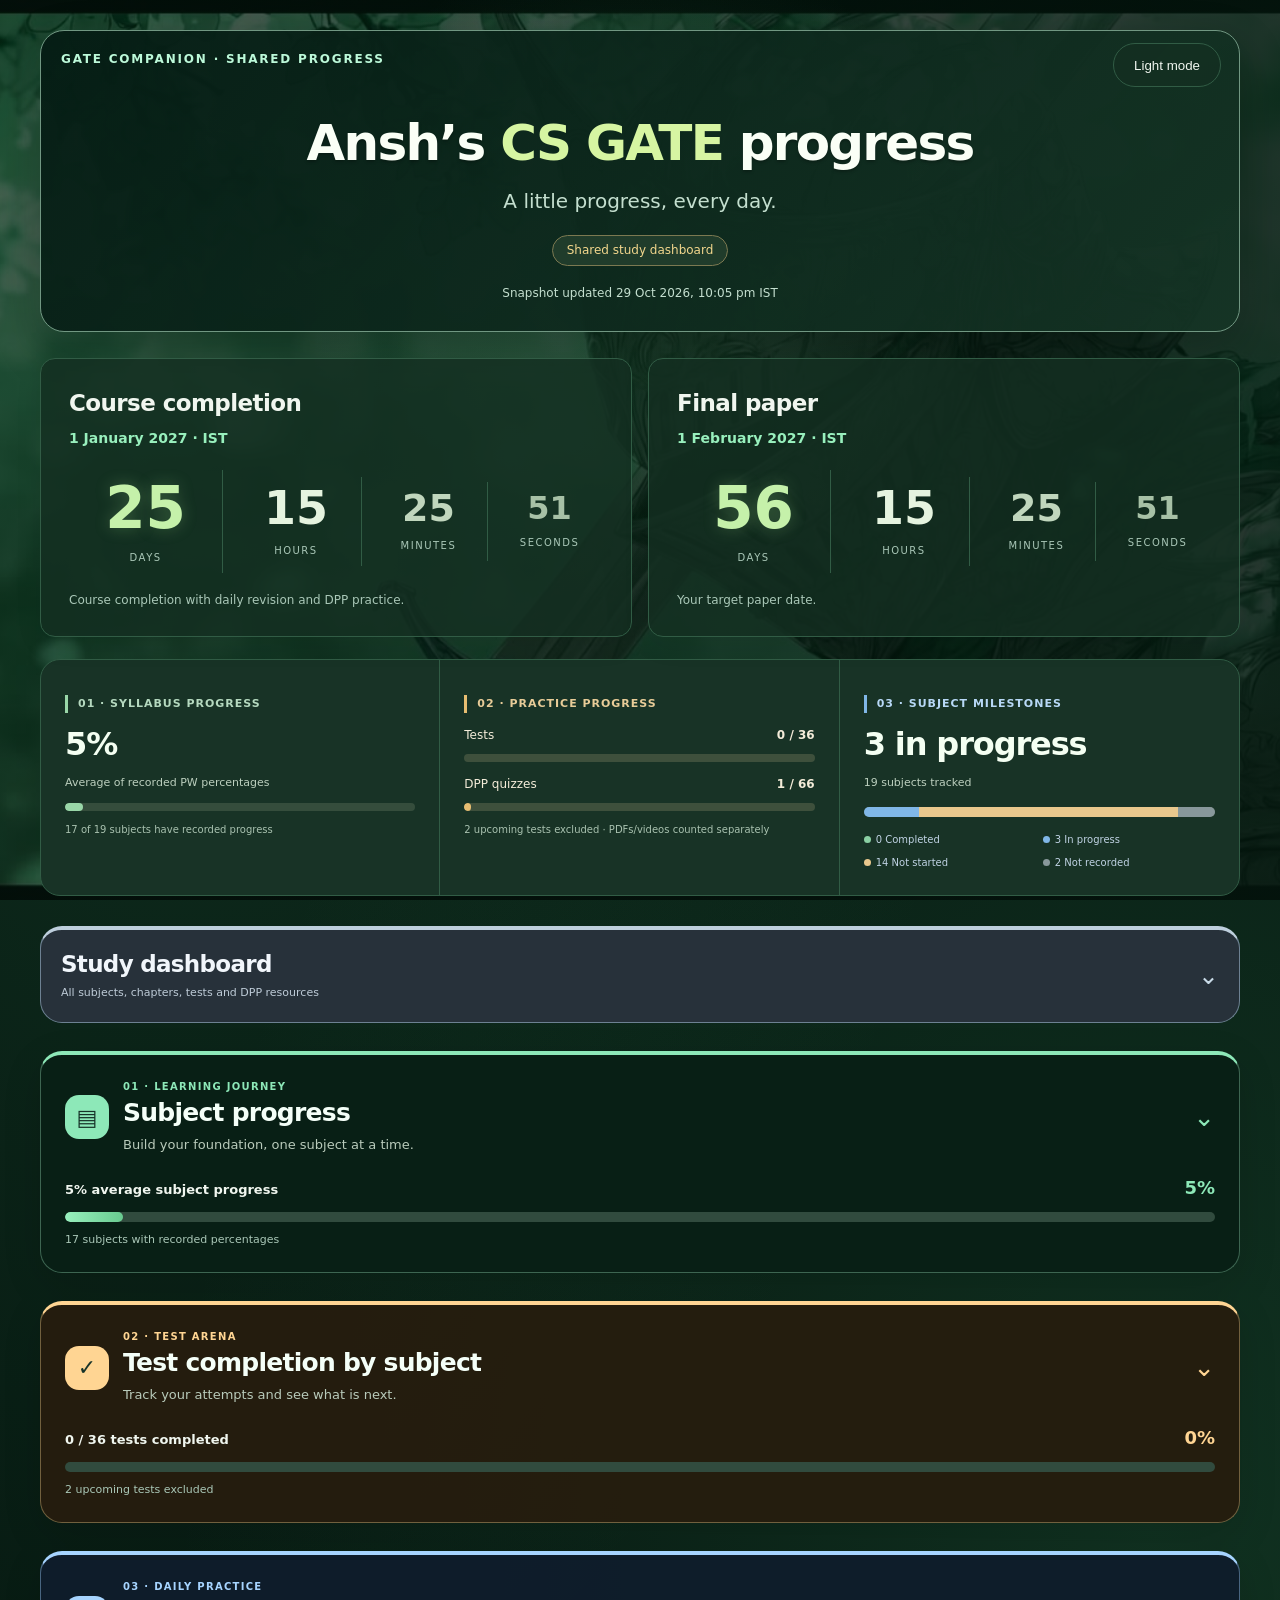
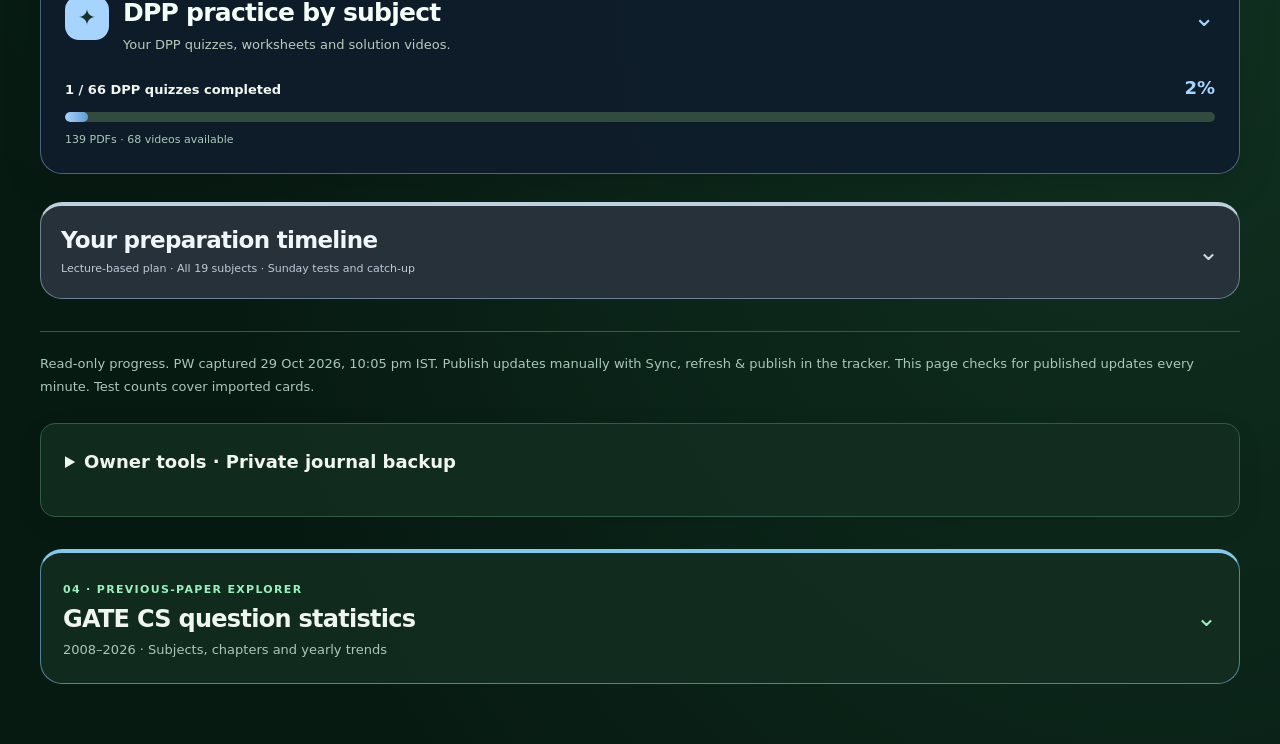
==== commit 23592b09: "Improve individual chart focus and selection clarity" ====
--- a/docs/index.html
+++ b/docs/index.html
@@ -132,4 +132,4 @@
 #summary{display:grid;grid-template-columns:repeat(3,minmax(0,1fr));gap:14px;border:0;background:none;margin:22px 0 30px}#summary .prep-card{margin:0;padding:20px;background:#183326;border:1px solid #456b50;border-radius:16px;min-width:0}#summary .practice-card{background:#352b19;border-color:#75613b}#summary .milestone-card{background:#1b3043;border-color:#4b6983}.prep-label{font-size:11px;letter-spacing:.09em;text-transform:uppercase;font-weight:750;color:#b5d9bf}.practice-card .prep-label{color:#e8cc98}.milestone-card .prep-label{color:#b8d9f7}.prep-value{font-size:36px;font-weight:800;line-height:1.2;margin:12px 0 10px;letter-spacing:-.035em;color:#f4fff2}.prep-detail{font-size:11px;color:#bdd0bf}.prep-line{display:flex;justify-content:space-between;gap:10px;font-size:12px;color:#f4ecd9;margin-top:13px}.prep-track{height:8px;border-radius:8px;background:#354d3c;overflow:hidden;margin:9px 0 10px}.prep-fill{height:100%;background:#99d7a8;border-radius:8px}.practice-card .prep-track{background:#54462e}.practice-card .prep-fill{background:#f2c476}.milestone-bar{display:flex;height:10px;overflow:hidden;border-radius:9px;margin:15px 0;background:#456176}.milestone-bar span{height:100%}.legend{display:grid;grid-template-columns:1fr 1fr;gap:7px;font-size:10px;color:#c0d3e4}.legend i{display:inline-block;width:7px;height:7px;border-radius:50%;margin-right:5px}.summary-preview-note{border:1px dashed var(--line);border-radius:10px;background:var(--surface);color:var(--ink);padding:10px 14px;font-size:12px;margin:12px 0}.prep-note{margin-top:11px;font-size:10px;color:#a9c2b0}.milestone-card .prep-note{color:#acc5da}
 html[data-theme=light] #summary .prep-card{background:#e5f2df;border-color:#a8c4a3}html[data-theme=light] #summary .practice-card{background:#fff1d7;border-color:#d3b982}html[data-theme=light] #summary .milestone-card{background:#e1eefb;border-color:#a6c2da}html[data-theme=light] .prep-value{color:#213e2a}html[data-theme=light] .prep-label{color:#46704b}html[data-theme=light] .practice-card .prep-label{color:#916522}html[data-theme=light] .milestone-card .prep-label{color:#42688b}html[data-theme=light] .prep-detail,html[data-theme=light] .prep-note{color:#526e55}html[data-theme=light] .prep-line{color:#6f5125}html[data-theme=light] .legend,html[data-theme=light] .milestone-card .prep-note{color:#4a6986}html[data-theme=light] .prep-track{background:#c4d9bd}html[data-theme=light] .practice-card .prep-track{background:#e8d8b6}
 @media(max-width:680px){#summary{grid-template-columns:1fr}#summary .prep-card{padding:17px}.prep-value{font-size:30px;margin:9px 0}.legend{grid-template-columns:repeat(2,1fr)}}
-</style><style>#summary{gap:0;border:1px solid var(--line);border-radius:20px;overflow:hidden;background:#183326}#summary .prep-card,#summary .practice-card,#summary .milestone-card{border:0;border-radius:0;background:transparent;border-right:1px solid var(--line);padding:24px}#summary .prep-card:last-child{border-right:0}html[data-theme=light] #summary{background:#edf3e3}html[data-theme=light] #summary .prep-card,html[data-theme=light] #summary .practice-card,html[data-theme=light] #summary .milestone-card{background:transparent;border-color:#bacfb4}.practice-card .prep-track{background:#3e503c}.practice-card .prep-fill{background:#e6bd71}.milestone-bar{background:#405541}.prep-value{font-size:32px}.prep-label{padding-left:10px;border-left:3px solid #99d7a8}.practice-card .prep-label{border-color:#e6bd71}.milestone-card .prep-label{border-color:#80b7e7}@media(max-width:680px){#summary .prep-card{border-right:0;border-bottom:1px solid var(--line);padding:18px}#summary .prep-card:last-child{border-bottom:0}}</style><style>.added-dashboard{background:#27313a;border-color:#6d8192;border-top:4px solid #becfdd}.added-dashboard-toggle h2{color:#f1f6fb!important}.added-dashboard-toggle-note,.added-dashboard-note{color:#becbd7}.added-dashboard-chevron{color:#c8dae7}html[data-theme=light] .added-dashboard{background:#e1e8ee;border-color:#9bafbf}html[data-theme=light] .added-dashboard-toggle h2{color:#304857!important}html[data-theme=light] .added-dashboard-toggle-note,html[data-theme=light] .added-dashboard-note{color:#5a7384}</style><style id="countdown-number-hierarchy">.countdown-units{align-items:center;grid-template-columns:1.3fr 1.1fr 1fr .9fr;gap:8px}.countdown-unit{background:none!important;box-shadow:none!important;padding:4px 0}.countdown-unit:nth-child(1) strong{font-size:clamp(40px,5.2vw,58px);color:#c5f1aa;text-shadow:0 0 16px rgba(167,232,145,.25)}.countdown-unit:nth-child(2) strong{font-size:clamp(33px,4.2vw,46px);color:#e5f3df}.countdown-unit:nth-child(3) strong{font-size:clamp(28px,3.4vw,38px);color:#c0d6bd}.countdown-unit:nth-child(4) strong{font-size:clamp(24px,2.8vw,32px);color:#a7c1a6}html[data-theme=light] .countdown-unit:nth-child(1) strong{color:#245c31;text-shadow:0 1px 8px rgba(184,240,161,.5)}html[data-theme=light] .countdown-unit:nth-child(2) strong{color:#365c3d}html[data-theme=light] .countdown-unit:nth-child(3) strong{color:#527658}html[data-theme=light] .countdown-unit:nth-child(4) strong{color:#66846b}@media(max-width:520px){.countdown-units{gap:5px}.countdown-unit span{font-size:9px;letter-spacing:.06em}}</style><script src="./timeline-section.js?timeline_rev=ecedd3f08a38"></script><script src="./gate-statistics.js?rev=eb066e4ca771"></script></body></html>
+</style><style>#summary{gap:0;border:1px solid var(--line);border-radius:20px;overflow:hidden;background:#183326}#summary .prep-card,#summary .practice-card,#summary .milestone-card{border:0;border-radius:0;background:transparent;border-right:1px solid var(--line);padding:24px}#summary .prep-card:last-child{border-right:0}html[data-theme=light] #summary{background:#edf3e3}html[data-theme=light] #summary .prep-card,html[data-theme=light] #summary .practice-card,html[data-theme=light] #summary .milestone-card{background:transparent;border-color:#bacfb4}.practice-card .prep-track{background:#3e503c}.practice-card .prep-fill{background:#e6bd71}.milestone-bar{background:#405541}.prep-value{font-size:32px}.prep-label{padding-left:10px;border-left:3px solid #99d7a8}.practice-card .prep-label{border-color:#e6bd71}.milestone-card .prep-label{border-color:#80b7e7}@media(max-width:680px){#summary .prep-card{border-right:0;border-bottom:1px solid var(--line);padding:18px}#summary .prep-card:last-child{border-bottom:0}}</style><style>.added-dashboard{background:#27313a;border-color:#6d8192;border-top:4px solid #becfdd}.added-dashboard-toggle h2{color:#f1f6fb!important}.added-dashboard-toggle-note,.added-dashboard-note{color:#becbd7}.added-dashboard-chevron{color:#c8dae7}html[data-theme=light] .added-dashboard{background:#e1e8ee;border-color:#9bafbf}html[data-theme=light] .added-dashboard-toggle h2{color:#304857!important}html[data-theme=light] .added-dashboard-toggle-note,html[data-theme=light] .added-dashboard-note{color:#5a7384}</style><style id="countdown-number-hierarchy">.countdown-units{align-items:center;grid-template-columns:1.3fr 1.1fr 1fr .9fr;gap:8px}.countdown-unit{background:none!important;box-shadow:none!important;padding:4px 0}.countdown-unit:nth-child(1) strong{font-size:clamp(40px,5.2vw,58px);color:#c5f1aa;text-shadow:0 0 16px rgba(167,232,145,.25)}.countdown-unit:nth-child(2) strong{font-size:clamp(33px,4.2vw,46px);color:#e5f3df}.countdown-unit:nth-child(3) strong{font-size:clamp(28px,3.4vw,38px);color:#c0d6bd}.countdown-unit:nth-child(4) strong{font-size:clamp(24px,2.8vw,32px);color:#a7c1a6}html[data-theme=light] .countdown-unit:nth-child(1) strong{color:#245c31;text-shadow:0 1px 8px rgba(184,240,161,.5)}html[data-theme=light] .countdown-unit:nth-child(2) strong{color:#365c3d}html[data-theme=light] .countdown-unit:nth-child(3) strong{color:#527658}html[data-theme=light] .countdown-unit:nth-child(4) strong{color:#66846b}@media(max-width:520px){.countdown-units{gap:5px}.countdown-unit span{font-size:9px;letter-spacing:.06em}}</style><script src="./timeline-section.js?timeline_rev=ecedd3f08a38"></script><script src="./gate-statistics.js?rev=6643ba733045"></script></body></html>
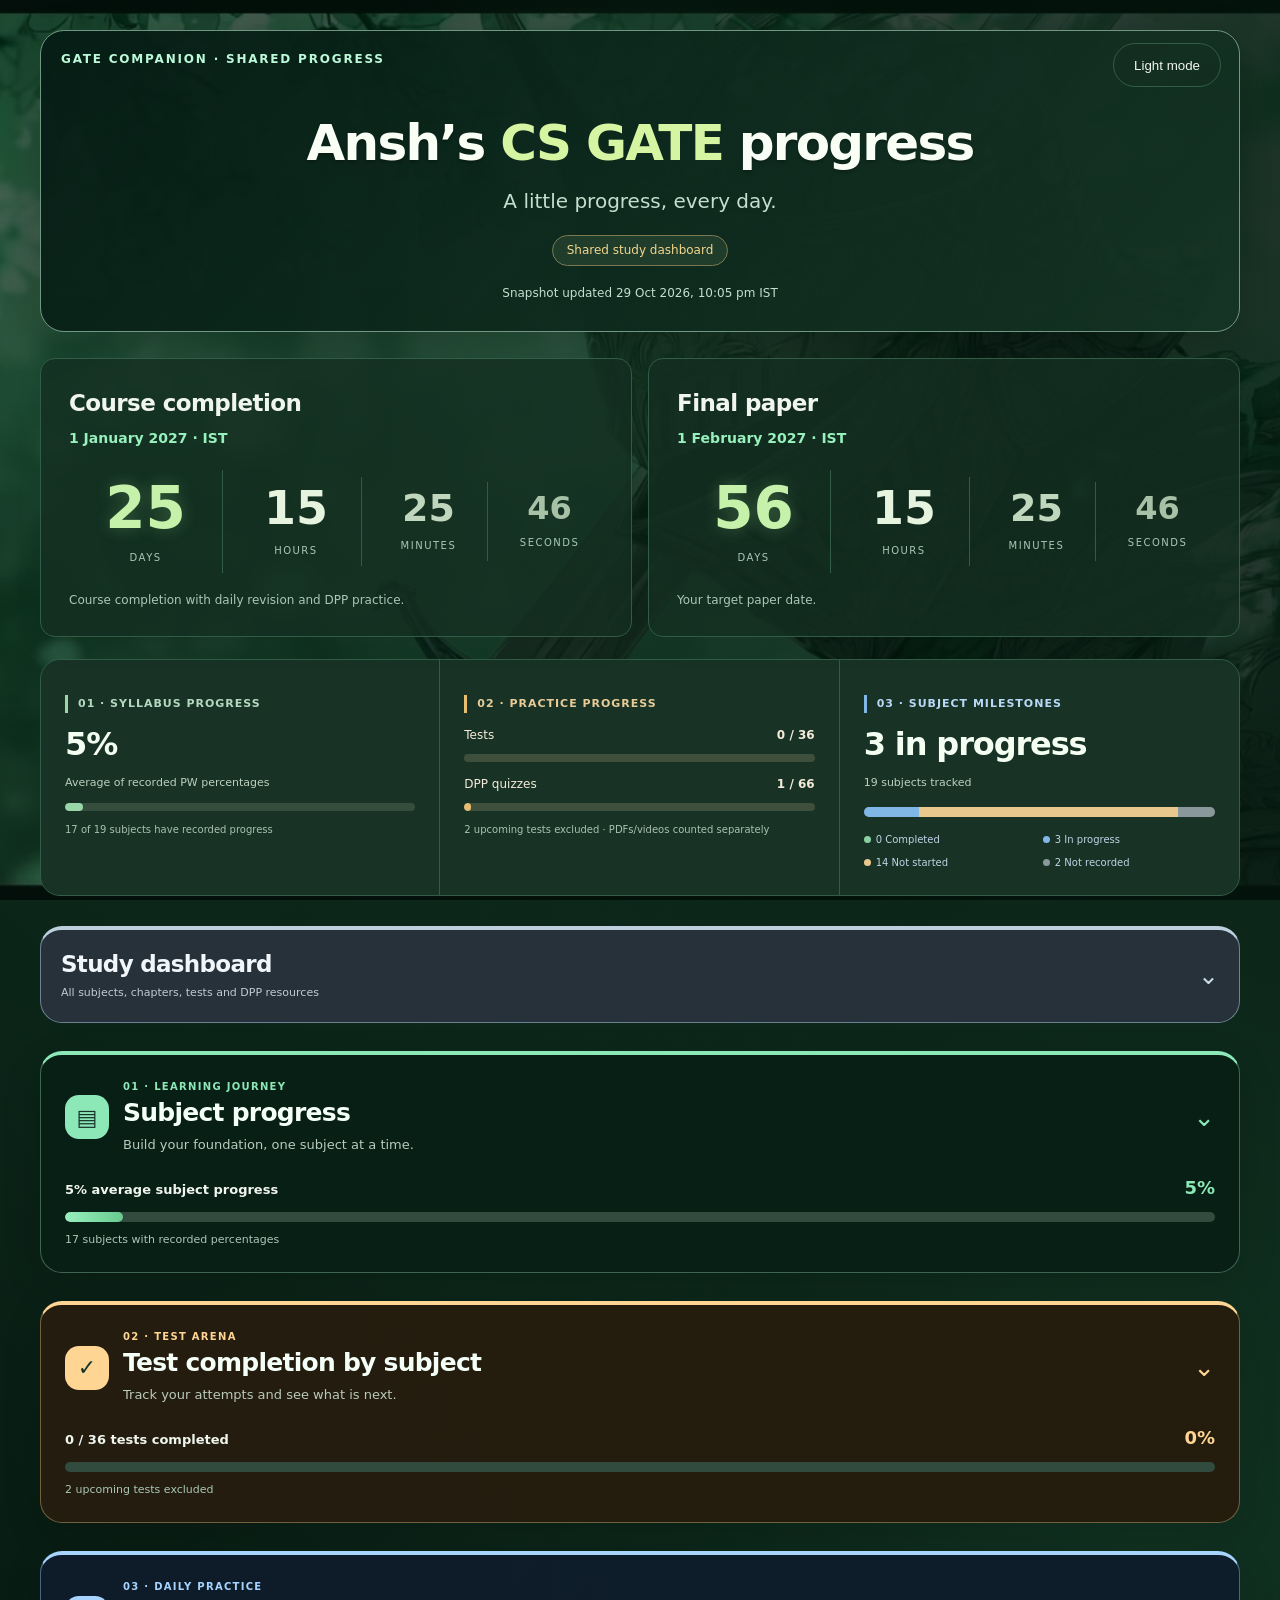
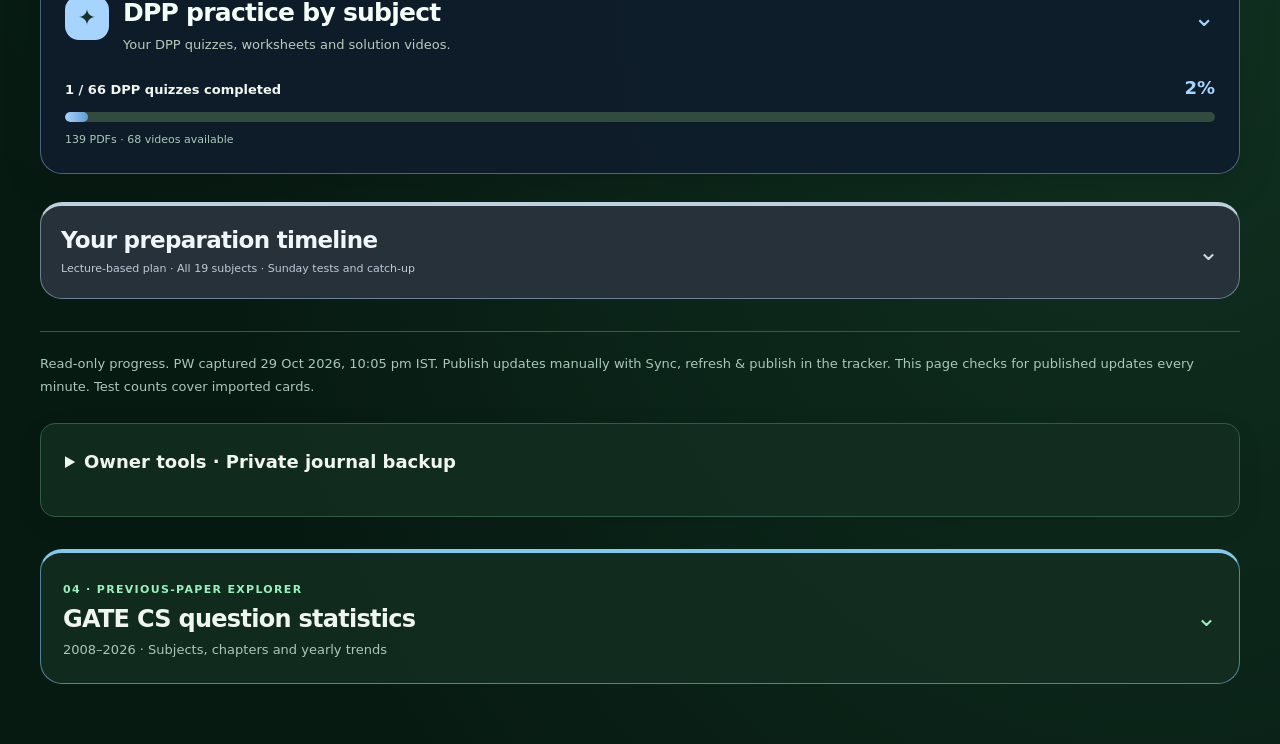
==== commit da1dfafb: "Add evidence-based six-hour GATE CSE study guide" ====
--- a/docs/index.html
+++ b/docs/index.html
@@ -132,4 +132,4 @@
 #summary{display:grid;grid-template-columns:repeat(3,minmax(0,1fr));gap:14px;border:0;background:none;margin:22px 0 30px}#summary .prep-card{margin:0;padding:20px;background:#183326;border:1px solid #456b50;border-radius:16px;min-width:0}#summary .practice-card{background:#352b19;border-color:#75613b}#summary .milestone-card{background:#1b3043;border-color:#4b6983}.prep-label{font-size:11px;letter-spacing:.09em;text-transform:uppercase;font-weight:750;color:#b5d9bf}.practice-card .prep-label{color:#e8cc98}.milestone-card .prep-label{color:#b8d9f7}.prep-value{font-size:36px;font-weight:800;line-height:1.2;margin:12px 0 10px;letter-spacing:-.035em;color:#f4fff2}.prep-detail{font-size:11px;color:#bdd0bf}.prep-line{display:flex;justify-content:space-between;gap:10px;font-size:12px;color:#f4ecd9;margin-top:13px}.prep-track{height:8px;border-radius:8px;background:#354d3c;overflow:hidden;margin:9px 0 10px}.prep-fill{height:100%;background:#99d7a8;border-radius:8px}.practice-card .prep-track{background:#54462e}.practice-card .prep-fill{background:#f2c476}.milestone-bar{display:flex;height:10px;overflow:hidden;border-radius:9px;margin:15px 0;background:#456176}.milestone-bar span{height:100%}.legend{display:grid;grid-template-columns:1fr 1fr;gap:7px;font-size:10px;color:#c0d3e4}.legend i{display:inline-block;width:7px;height:7px;border-radius:50%;margin-right:5px}.summary-preview-note{border:1px dashed var(--line);border-radius:10px;background:var(--surface);color:var(--ink);padding:10px 14px;font-size:12px;margin:12px 0}.prep-note{margin-top:11px;font-size:10px;color:#a9c2b0}.milestone-card .prep-note{color:#acc5da}
 html[data-theme=light] #summary .prep-card{background:#e5f2df;border-color:#a8c4a3}html[data-theme=light] #summary .practice-card{background:#fff1d7;border-color:#d3b982}html[data-theme=light] #summary .milestone-card{background:#e1eefb;border-color:#a6c2da}html[data-theme=light] .prep-value{color:#213e2a}html[data-theme=light] .prep-label{color:#46704b}html[data-theme=light] .practice-card .prep-label{color:#916522}html[data-theme=light] .milestone-card .prep-label{color:#42688b}html[data-theme=light] .prep-detail,html[data-theme=light] .prep-note{color:#526e55}html[data-theme=light] .prep-line{color:#6f5125}html[data-theme=light] .legend,html[data-theme=light] .milestone-card .prep-note{color:#4a6986}html[data-theme=light] .prep-track{background:#c4d9bd}html[data-theme=light] .practice-card .prep-track{background:#e8d8b6}
 @media(max-width:680px){#summary{grid-template-columns:1fr}#summary .prep-card{padding:17px}.prep-value{font-size:30px;margin:9px 0}.legend{grid-template-columns:repeat(2,1fr)}}
-</style><style>#summary{gap:0;border:1px solid var(--line);border-radius:20px;overflow:hidden;background:#183326}#summary .prep-card,#summary .practice-card,#summary .milestone-card{border:0;border-radius:0;background:transparent;border-right:1px solid var(--line);padding:24px}#summary .prep-card:last-child{border-right:0}html[data-theme=light] #summary{background:#edf3e3}html[data-theme=light] #summary .prep-card,html[data-theme=light] #summary .practice-card,html[data-theme=light] #summary .milestone-card{background:transparent;border-color:#bacfb4}.practice-card .prep-track{background:#3e503c}.practice-card .prep-fill{background:#e6bd71}.milestone-bar{background:#405541}.prep-value{font-size:32px}.prep-label{padding-left:10px;border-left:3px solid #99d7a8}.practice-card .prep-label{border-color:#e6bd71}.milestone-card .prep-label{border-color:#80b7e7}@media(max-width:680px){#summary .prep-card{border-right:0;border-bottom:1px solid var(--line);padding:18px}#summary .prep-card:last-child{border-bottom:0}}</style><style>.added-dashboard{background:#27313a;border-color:#6d8192;border-top:4px solid #becfdd}.added-dashboard-toggle h2{color:#f1f6fb!important}.added-dashboard-toggle-note,.added-dashboard-note{color:#becbd7}.added-dashboard-chevron{color:#c8dae7}html[data-theme=light] .added-dashboard{background:#e1e8ee;border-color:#9bafbf}html[data-theme=light] .added-dashboard-toggle h2{color:#304857!important}html[data-theme=light] .added-dashboard-toggle-note,html[data-theme=light] .added-dashboard-note{color:#5a7384}</style><style id="countdown-number-hierarchy">.countdown-units{align-items:center;grid-template-columns:1.3fr 1.1fr 1fr .9fr;gap:8px}.countdown-unit{background:none!important;box-shadow:none!important;padding:4px 0}.countdown-unit:nth-child(1) strong{font-size:clamp(40px,5.2vw,58px);color:#c5f1aa;text-shadow:0 0 16px rgba(167,232,145,.25)}.countdown-unit:nth-child(2) strong{font-size:clamp(33px,4.2vw,46px);color:#e5f3df}.countdown-unit:nth-child(3) strong{font-size:clamp(28px,3.4vw,38px);color:#c0d6bd}.countdown-unit:nth-child(4) strong{font-size:clamp(24px,2.8vw,32px);color:#a7c1a6}html[data-theme=light] .countdown-unit:nth-child(1) strong{color:#245c31;text-shadow:0 1px 8px rgba(184,240,161,.5)}html[data-theme=light] .countdown-unit:nth-child(2) strong{color:#365c3d}html[data-theme=light] .countdown-unit:nth-child(3) strong{color:#527658}html[data-theme=light] .countdown-unit:nth-child(4) strong{color:#66846b}@media(max-width:520px){.countdown-units{gap:5px}.countdown-unit span{font-size:9px;letter-spacing:.06em}}</style><script src="./timeline-section.js?timeline_rev=ecedd3f08a38"></script><script src="./gate-statistics.js?rev=6643ba733045"></script></body></html>
+</style><style>#summary{gap:0;border:1px solid var(--line);border-radius:20px;overflow:hidden;background:#183326}#summary .prep-card,#summary .practice-card,#summary .milestone-card{border:0;border-radius:0;background:transparent;border-right:1px solid var(--line);padding:24px}#summary .prep-card:last-child{border-right:0}html[data-theme=light] #summary{background:#edf3e3}html[data-theme=light] #summary .prep-card,html[data-theme=light] #summary .practice-card,html[data-theme=light] #summary .milestone-card{background:transparent;border-color:#bacfb4}.practice-card .prep-track{background:#3e503c}.practice-card .prep-fill{background:#e6bd71}.milestone-bar{background:#405541}.prep-value{font-size:32px}.prep-label{padding-left:10px;border-left:3px solid #99d7a8}.practice-card .prep-label{border-color:#e6bd71}.milestone-card .prep-label{border-color:#80b7e7}@media(max-width:680px){#summary .prep-card{border-right:0;border-bottom:1px solid var(--line);padding:18px}#summary .prep-card:last-child{border-bottom:0}}</style><style>.added-dashboard{background:#27313a;border-color:#6d8192;border-top:4px solid #becfdd}.added-dashboard-toggle h2{color:#f1f6fb!important}.added-dashboard-toggle-note,.added-dashboard-note{color:#becbd7}.added-dashboard-chevron{color:#c8dae7}html[data-theme=light] .added-dashboard{background:#e1e8ee;border-color:#9bafbf}html[data-theme=light] .added-dashboard-toggle h2{color:#304857!important}html[data-theme=light] .added-dashboard-toggle-note,html[data-theme=light] .added-dashboard-note{color:#5a7384}</style><style id="countdown-number-hierarchy">.countdown-units{align-items:center;grid-template-columns:1.3fr 1.1fr 1fr .9fr;gap:8px}.countdown-unit{background:none!important;box-shadow:none!important;padding:4px 0}.countdown-unit:nth-child(1) strong{font-size:clamp(40px,5.2vw,58px);color:#c5f1aa;text-shadow:0 0 16px rgba(167,232,145,.25)}.countdown-unit:nth-child(2) strong{font-size:clamp(33px,4.2vw,46px);color:#e5f3df}.countdown-unit:nth-child(3) strong{font-size:clamp(28px,3.4vw,38px);color:#c0d6bd}.countdown-unit:nth-child(4) strong{font-size:clamp(24px,2.8vw,32px);color:#a7c1a6}html[data-theme=light] .countdown-unit:nth-child(1) strong{color:#245c31;text-shadow:0 1px 8px rgba(184,240,161,.5)}html[data-theme=light] .countdown-unit:nth-child(2) strong{color:#365c3d}html[data-theme=light] .countdown-unit:nth-child(3) strong{color:#527658}html[data-theme=light] .countdown-unit:nth-child(4) strong{color:#66846b}@media(max-width:520px){.countdown-units{gap:5px}.countdown-unit span{font-size:9px;letter-spacing:.06em}}</style><script src="./timeline-section.js?timeline_rev=ecedd3f08a38"></script><script src="./gate-statistics.js?rev=87680516fca1"></script></body></html>
